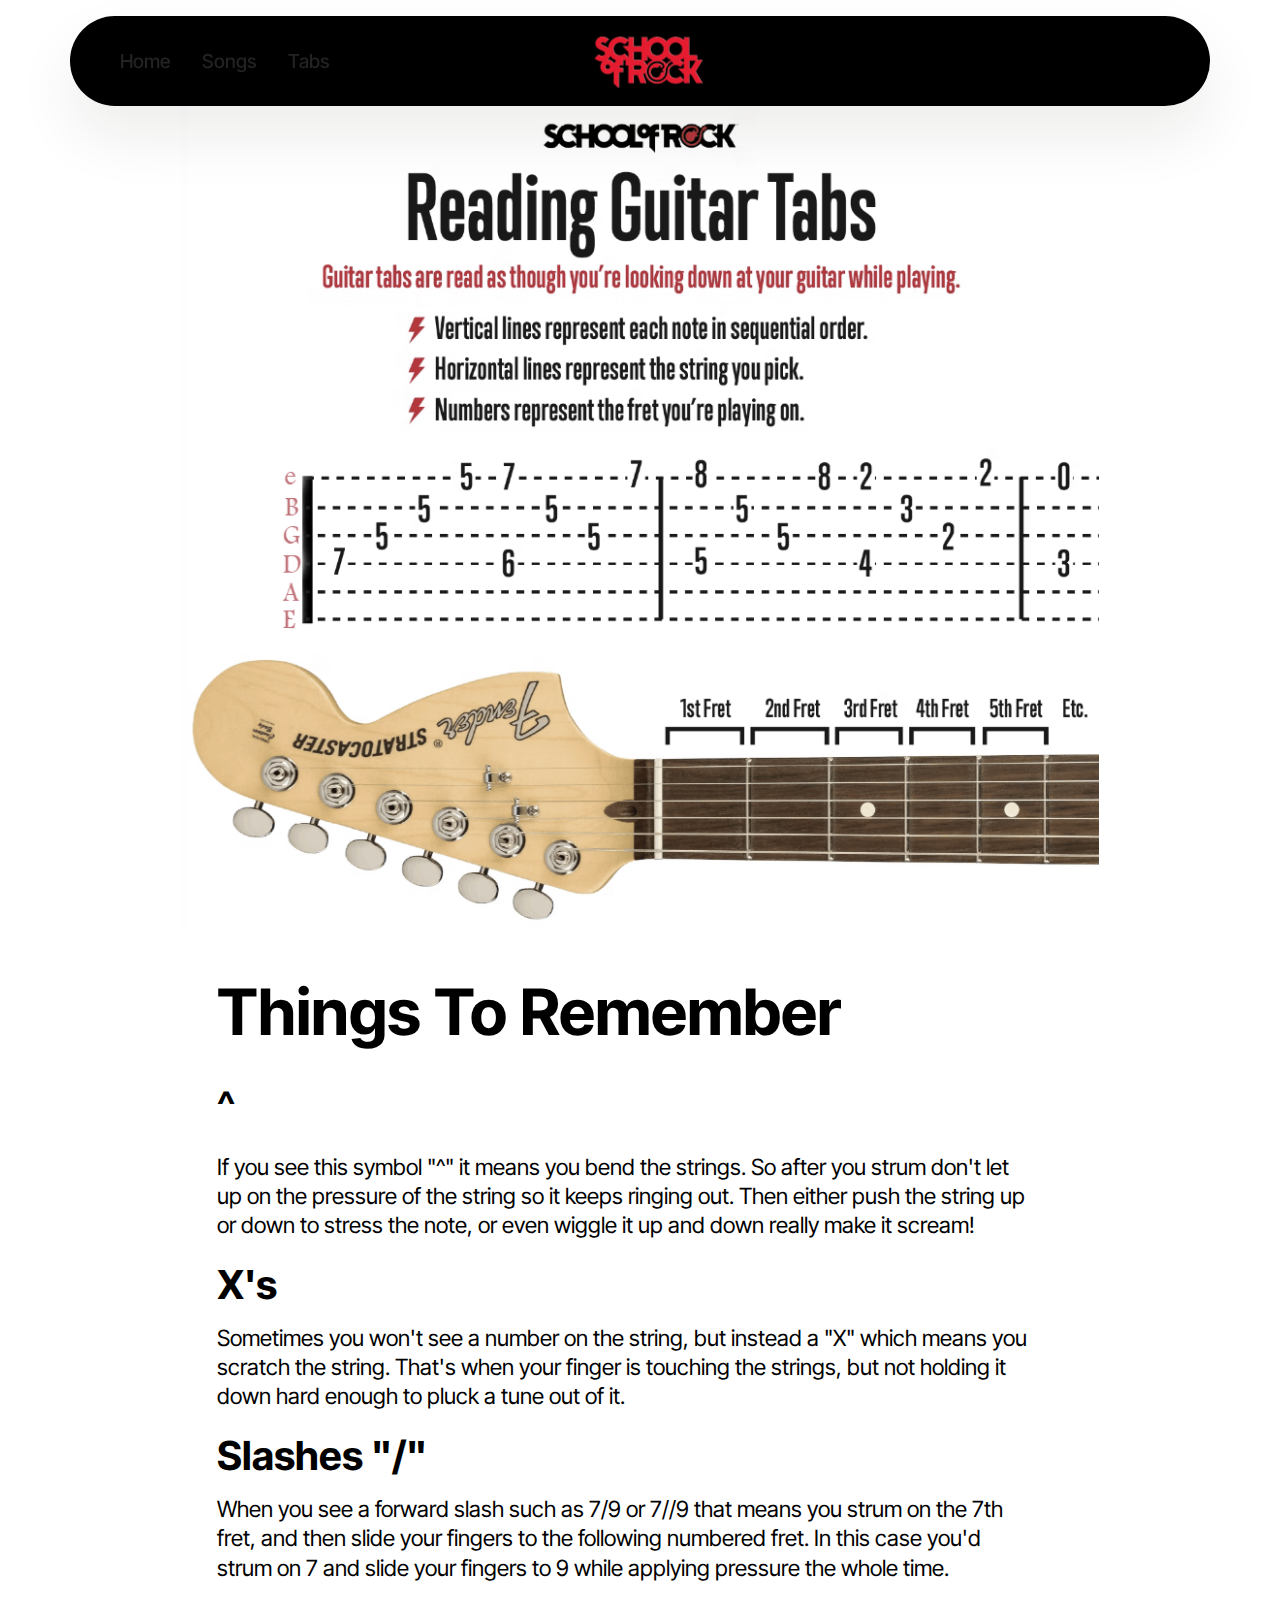
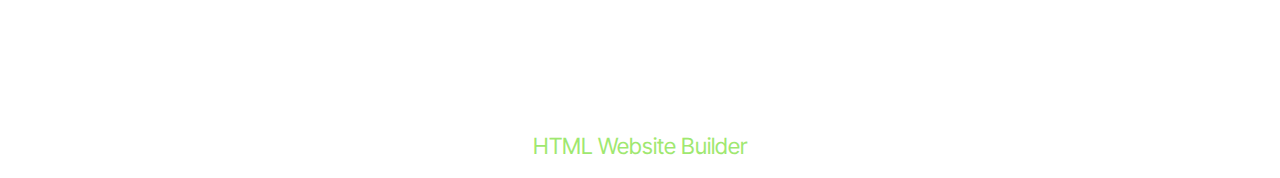
==== page1.html @ af3845e9 "Add files via upload" ====
<!DOCTYPE html>
<html  >
<head>
  <!-- Site made with Mobirise Website Builder v5.9.6, https://mobirise.com -->
  <meta charset="UTF-8">
  <meta http-equiv="X-UA-Compatible" content="IE=edge">
  <meta name="generator" content="Mobirise v5.9.6, mobirise.com">
  <meta name="viewport" content="width=device-width, initial-scale=1, minimum-scale=1">
  <link rel="shortcut icon" href="assets/images/download-222x106.png" type="image/x-icon">
  <meta name="description" content="">
  
  
  <title>Tabs</title>
  <link rel="stylesheet" href="assets/web/assets/mobirise-icons2/mobirise2.css">
  <link rel="stylesheet" href="assets/bootstrap/css/bootstrap.min.css">
  <link rel="stylesheet" href="assets/bootstrap/css/bootstrap-grid.min.css">
  <link rel="stylesheet" href="assets/bootstrap/css/bootstrap-reboot.min.css">
  <link rel="stylesheet" href="assets/dropdown/css/style.css">
  <link rel="stylesheet" href="assets/theme/css/style.css">
  <link rel="preload" href="https://fonts.googleapis.com/css2?family=Inter+Tight:wght@400;700&display=swap&display=swap" as="style" onload="this.onload=null;this.rel='stylesheet'">
  <noscript><link rel="stylesheet" href="https://fonts.googleapis.com/css2?family=Inter+Tight:wght@400;700&display=swap&display=swap"></noscript>
  <link rel="preload" as="style" href="assets/mobirise/css/mbr-additional.css"><link rel="stylesheet" href="assets/mobirise/css/mbr-additional.css" type="text/css">

  
  
  
</head>
<body>
  
  <section data-bs-version="5.1" class="menu menu4 cid-tXjTrS9z2e" once="menu" id="menu04-k">
	

	<nav class="navbar navbar-dropdown navbar-fixed-top navbar-expand-lg">
		<div class="container">
			<div class="navbar-brand">
				<span class="navbar-logo">
					<a href="https://mobiri.se">
						<img src="assets/images/download-222x106.png" alt="Mobirise Website Builder" style="height: 3.3rem;">
					</a>
				</span>
				
			</div>
			<button class="navbar-toggler" type="button" data-toggle="collapse" data-bs-toggle="collapse" data-target="#navbarSupportedContent" data-bs-target="#navbarSupportedContent" aria-controls="navbarNavAltMarkup" aria-expanded="false" aria-label="Toggle navigation">
				<div class="hamburger">
					<span></span>
					<span></span>
					<span></span>
					<span></span>
				</div>
			</button>
			<div class="collapse navbar-collapse" id="navbarSupportedContent">
				<ul class="navbar-nav nav-dropdown nav-right" data-app-modern-menu="true"><li class="nav-item">
						<a class="nav-link link text-black text-primary display-4" href="index.html">Home</a>
					</li>
					<li class="nav-item">
						<a class="nav-link link text-black show text-primary display-4" href="page3.html" aria-expanded="false">Songs</a>
					</li>
					<li class="nav-item">
						<a class="nav-link link text-black text-primary display-4" href="page1.html">Tabs</a>
					</li></ul>
				
				
			</div>
		</div>
	</nav>
</section>

<section data-bs-version="5.1" class="article8 cid-tXjOTJF8Co" data-bg-video="https://www.youtube.com/watch?v=IeLzo4yTzY8&amp;list=PLTDgOUcX23hbmAATluQUP3aZwSXQa01GJ&amp;index=38" id="article08-j">
  

  <div class="mbr-fallback-image disabled"></div>
  <div class="mbr-overlay" style="opacity: 0; background-color: rgb(255, 255, 255);"></div>
  <div class="container">
    <div class="row justify-content-center">
      <div class="card col-md-12 col-lg-10">
        <div class="card-wrapper">
          <div class="image-wrapper d-flex justify-content-center mb-4">
            <img src="assets/images/tabs-947x895.png" alt="Mobirise Website Builder">
          </div>
          <div class="card-content-text">
            <h3 class="card-title mbr-fonts-style mbr-white mt-3 mb-4 display-2">
            <strong>Things To Remember</strong></h3>
          <div class="row card-box align-left">
            <div class="item features-without-image col-12">
              <div class="item-wrapper">
                <h4 class="mbr-section-subtitle mbr-fonts-style mb-3 display-5">
                  <strong>^</strong></h4>
                <p class="mbr-text mbr-fonts-style display-7">
                  If you see this symbol "^" it means you bend the strings. So after you strum don't let up on the pressure of the string so it keeps ringing out. Then either push the string up or down to stress the note, or even wiggle it up and down really make it scream!</p>
              </div>
            </div>
            <div class="item features-without-image col-12">
              <div class="item-wrapper">
                <h4 class="mbr-section-subtitle mbr-fonts-style display-5">
                  <strong>X's</strong></h4>
                <p class="mbr-text mbr-fonts-style display-7">
                  Sometimes you won't see a number on the string, but instead a "X" which means you scratch the string. That's when your finger is touching the strings, but not holding it down hard enough to pluck a tune out of it.&nbsp;</p>
              </div>
            </div>
            <div class="item features-without-image col-12">
              <div class="item-wrapper">
                <h4 class="mbr-section-subtitle mbr-fonts-style display-5">
                  <strong>Slashes "/"</strong></h4>
                <p class="mbr-text mbr-fonts-style display-7">
                  When you see a forward slash such as 7/9 or 7//9 that means you strum on the 7th fret, and then slide your fingers to the following numbered fret. In this case you'd strum on 7 and slide your fingers to 9 while applying pressure the whole time.</p>
              </div>
            </div>

            
          </div>
          </div>
        </div>
      </div>
    </div>
  </div>
</section><section class="display-7" style="padding: 0;align-items: center;justify-content: center;flex-wrap: wrap;    align-content: center;display: flex;position: relative;height: 4rem;"><a href="https://mobiri.se/2551441" style="flex: 1 1;height: 4rem;position: absolute;width: 100%;z-index: 1;"><img alt="" style="height: 4rem;" src="[data-uri]"></a><p style="margin: 0;text-align: center;" class="display-7">&#8204;</p><a style="z-index:1" href="https://mobirise.com/html-builder.html">HTML Website Builder</a></section><script src="assets/bootstrap/js/bootstrap.bundle.min.js"></script>  <script src="assets/smoothscroll/smooth-scroll.js"></script>  <script src="assets/ytplayer/index.js"></script>  <script src="assets/vimeoplayer/player.js"></script>  <script src="assets/dropdown/js/navbar-dropdown.js"></script>  <script src="assets/theme/js/script.js"></script>  
  
  
</body>
</html>
---- assets/web/assets/mobirise-icons2/mobirise2.css ----
@font-face {
  font-family: 'Moririse2';
  font-display: swap;
  src:  url('mobirise2.eot?f2bix4');
  src:  url('mobirise2.eot?f2bix4#iefix') format('embedded-opentype'),
    url('mobirise2.ttf?f2bix4') format('truetype'),
    url('mobirise2.woff?f2bix4') format('woff'),
    url('mobirise2.svg?f2bix4#mobirise2') format('svg');
  font-weight: normal;
  font-style: normal;
}

[class^="mobi-"], [class*=" mobi-"] {
  /* use !important to prevent issues with browser extensions that change fonts */
  font-family: 'Moririse2' !important;
  speak: none;
  font-style: normal;
  font-weight: normal;
  font-variant: normal;
  text-transform: none;
  line-height: 1;

  /* Better Font Rendering =========== */
  -webkit-font-smoothing: antialiased;
  -moz-osx-font-smoothing: grayscale;
}

.mobi-mbri-add-submenu:before {
  content: "\e900";
}
.mobi-mbri-alert:before {
  content: "\e901";
}
.mobi-mbri-align-center:before {
  content: "\e902";
}
.mobi-mbri-align-justify:before {
  content: "\e903";
}
.mobi-mbri-align-left:before {
  content: "\e904";
}
.mobi-mbri-align-right:before {
  content: "\e905";
}
.mobi-mbri-android:before {
  content: "\e906";
}
.mobi-mbri-apple:before {
  content: "\e907";
}
.mobi-mbri-arrow-down:before {
  content: "\e908";
}
.mobi-mbri-arrow-next:before {
  content: "\e909";
}
.mobi-mbri-arrow-prev:before {
  content: "\e90a";
}
.mobi-mbri-arrow-up:before {
  content: "\e90b";
}
.mobi-mbri-bold:before {
  content: "\e90c";
}
.mobi-mbri-bookmark:before {
  content: "\e90d";
}
.mobi-mbri-bootstrap:before {
  content: "\e90e";
}
.mobi-mbri-briefcase:before {
  content: "\e90f";
}
.mobi-mbri-browse:before {
  content: "\e910";
}
.mobi-mbri-bulleted-list:before {
  content: "\e911";
}
.mobi-mbri-calendar:before {
  content: "\e912";
}
.mobi-mbri-camera:before {
  content: "\e913";
}
.mobi-mbri-cart-add:before {
  content: "\e914";
}
.mobi-mbri-cart-full:before {
  content: "\e915";
}
.mobi-mbri-cash:before {
  content: "\e916";
}
.mobi-mbri-change-style:before {
  content: "\e917";
}
.mobi-mbri-chat:before {
  content: "\e918";
}
.mobi-mbri-clock:before {
  content: "\e919";
}
.mobi-mbri-close:before {
  content: "\e91a";
}
.mobi-mbri-cloud:before {
  content: "\e91b";
}
.mobi-mbri-code:before {
  content: "\e91c";
}
.mobi-mbri-contact-form:before {
  content: "\e91d";
}
.mobi-mbri-credit-card:before {
  content: "\e91e";
}
.mobi-mbri-cursor-click:before {
  content: "\e91f";
}
.mobi-mbri-cust-feedback:before {
  content: "\e920";
}
.mobi-mbri-database:before {
  content: "\e921";
}
.mobi-mbri-delivery:before {
  content: "\e922";
}
.mobi-mbri-desktop:before {
  content: "\e923";
}
.mobi-mbri-devices:before {
  content: "\e924";
}
.mobi-mbri-down:before {
  content: "\e925";
}
.mobi-mbri-download-2:before {
  content: "\e926";
}
.mobi-mbri-download:before {
  content: "\e927";
}
.mobi-mbri-drag-n-drop-2:before {
  content: "\e928";
}
.mobi-mbri-drag-n-drop:before {
  content: "\e929";
}
.mobi-mbri-edit-2:before {
  content: "\e92a";
}
.mobi-mbri-edit:before {
  content: "\e92b";
}
.mobi-mbri-error:before {
  content: "\e92c";
}
.mobi-mbri-extension:before {
  content: "\e92d";
}
.mobi-mbri-features:before {
  content: "\e92e";
}
.mobi-mbri-file:before {
  content: "\e92f";
}
.mobi-mbri-flag:before {
  content: "\e930";
}
.mobi-mbri-folder:before {
  content: "\e931";
}
.mobi-mbri-gift:before {
  content: "\e932";
}
.mobi-mbri-github:before {
  content: "\e933";
}
.mobi-mbri-globe-2:before {
  content: "\e934";
}
.mobi-mbri-globe:before {
  content: "\e935";
}
.mobi-mbri-growing-chart:before {
  content: "\e936";
}
.mobi-mbri-hearth:before {
  content: "\e937";
}
.mobi-mbri-help:before {
  content: "\e938";
}
.mobi-mbri-home:before {
  content: "\e939";
}
.mobi-mbri-hot-cup:before {
  content: "\e93a";
}
.mobi-mbri-idea:before {
  content: "\e93b";
}
.mobi-mbri-image-gallery:before {
  content: "\e93c";
}
.mobi-mbri-image-slider:before {
  content: "\e93d";
}
.mobi-mbri-info:before {
  content: "\e93e";
}
.mobi-mbri-italic:before {
  content: "\e93f";
}
.mobi-mbri-key:before {
  content: "\e940";
}
.mobi-mbri-laptop:before {
  content: "\e941";
}
.mobi-mbri-layers:before {
  content: "\e942";
}
.mobi-mbri-left-right:before {
  content: "\e943";
}
.mobi-mbri-left:before {
  content: "\e944";
}
.mobi-mbri-letter:before {
  content: "\e945";
}
.mobi-mbri-like:before {
  content: "\e946";
}
.mobi-mbri-link:before {
  content: "\e947";
}
.mobi-mbri-lock:before {
  content: "\e948";
}
.mobi-mbri-login:before {
  content: "\e949";
}
.mobi-mbri-logout:before {
  content: "\e94a";
}
.mobi-mbri-magic-stick:before {
  content: "\e94b";
}
.mobi-mbri-map-pin:before {
  content: "\e94c";
}
.mobi-mbri-menu:before {
  content: "\e94d";
}
.mobi-mbri-mobile-2:before {
  content: "\e94e";
}
.mobi-mbri-mobile-horizontal:before {
  content: "\e94f";
}
.mobi-mbri-mobile:before {
  content: "\e950";
}
.mobi-mbri-mobirise:before {
  content: "\e951";
}
.mobi-mbri-more-horizontal:before {
  content: "\e952";
}
.mobi-mbri-more-vertical:before {
  content: "\e953";
}
.mobi-mbri-music:before {
  content: "\e954";
}
.mobi-mbri-new-file:before {
  content: "\e955";
}
.mobi-mbri-numbered-list:before {
  content: "\e956";
}
.mobi-mbri-opened-folder:before {
  content: "\e957";
}
.mobi-mbri-pages:before {
  content: "\e958";
}
.mobi-mbri-paper-plane:before {
  content: "\e959";
}
.mobi-mbri-paperclip:before {
  content: "\e95a";
}
.mobi-mbri-phone:before {
  content: "\e95b";
}
.mobi-mbri-photo:before {
  content: "\e95c";
}
.mobi-mbri-photos:before {
  content: "\e95d";
}
.mobi-mbri-pin:before {
  content: "\e95e";
}
.mobi-mbri-play:before {
  content: "\e95f";
}
.mobi-mbri-plus:before {
  content: "\e960";
}
.mobi-mbri-preview:before {
  content: "\e961";
}
.mobi-mbri-print:before {
  content: "\e962";
}
.mobi-mbri-protect:before {
  content: "\e963";
}
.mobi-mbri-question:before {
  content: "\e964";
}
.mobi-mbri-quote-left:before {
  content: "\e965";
}
.mobi-mbri-quote-right:before {
  content: "\e966";
}
.mobi-mbri-redo:before {
  content: "\e967";
}
.mobi-mbri-refresh:before {
  content: "\e968";
}
.mobi-mbri-responsive-2:before {
  content: "\e969";
}
.mobi-mbri-responsive:before {
  content: "\e96a";
}
.mobi-mbri-right:before {
  content: "\e96b";
}
.mobi-mbri-rocket:before {
  content: "\e96c";
}
.mobi-mbri-sad-face:before {
  content: "\e96d";
}
.mobi-mbri-sale:before {
  content: "\e96e";
}
.mobi-mbri-save:before {
  content: "\e96f";
}
.mobi-mbri-search:before {
  content: "\e970";
}
.mobi-mbri-setting-2:before {
  content: "\e971";
}
.mobi-mbri-setting-3:before {
  content: "\e972";
}
.mobi-mbri-setting:before {
  content: "\e973";
}
.mobi-mbri-share:before {
  content: "\e974";
}
.mobi-mbri-shopping-bag:before {
  content: "\e975";
}
.mobi-mbri-shopping-basket:before {
  content: "\e976";
}
.mobi-mbri-shopping-cart:before {
  content: "\e977";
}
.mobi-mbri-sites:before {
  content: "\e978";
}
.mobi-mbri-smile-face:before {
  content: "\e979";
}
.mobi-mbri-speed:before {
  content: "\e97a";
}
.mobi-mbri-star:before {
  content: "\e97b";
}
.mobi-mbri-success:before {
  content: "\e97c";
}
.mobi-mbri-sun:before {
  content: "\e97d";
}
.mobi-mbri-sun2:before {
  content: "\e97e";
}
.mobi-mbri-tablet-vertical:before {
  content: "\e97f";
}
.mobi-mbri-tablet:before {
  content: "\e980";
}
.mobi-mbri-target:before {
  content: "\e981";
}
.mobi-mbri-timer:before {
  content: "\e982";
}
.mobi-mbri-to-ftp:before {
  content: "\e983";
}
.mobi-mbri-to-local-drive:before {
  content: "\e984";
}
.mobi-mbri-touch-swipe:before {
  content: "\e985";
}
.mobi-mbri-touch:before {
  content: "\e986";
}
.mobi-mbri-trash:before {
  content: "\e987";
}
.mobi-mbri-underline:before {
  content: "\e988";
}
.mobi-mbri-undo:before {
  content: "\e989";
}
.mobi-mbri-unlink:before {
  content: "\e98a";
}
.mobi-mbri-unlock:before {
  content: "\e98b";
}
.mobi-mbri-up-down:before {
  content: "\e98c";
}
.mobi-mbri-up:before {
  content: "\e98d";
}
.mobi-mbri-update:before {
  content: "\e98e";
}
.mobi-mbri-upload-2:before {
  content: "\e98f";
}
.mobi-mbri-upload:before {
  content: "\e990";
}
.mobi-mbri-user-2:before {
  content: "\e991";
}
.mobi-mbri-user:before {
  content: "\e992";
}
.mobi-mbri-users:before {
  content: "\e993";
}
.mobi-mbri-video-play:before {
  content: "\e994";
}
.mobi-mbri-video:before {
  content: "\e995";
}
.mobi-mbri-watch:before {
  content: "\e996";
}
.mobi-mbri-website-theme-2:before {
  content: "\e997";
}
.mobi-mbri-website-theme:before {
  content: "\e998";
}
.mobi-mbri-wifi:before {
  content: "\e999";
}
.mobi-mbri-windows:before {
  content: "\e99a";
}
.mobi-mbri-zoom-in:before {
  content: "\e99b";
}
.mobi-mbri-zoom-out:before {
  content: "\e99c";
}
---- assets/dropdown/css/style.css ----
.navbar-dropdown {
  left: 0;
  padding: 0;
  position: absolute;
  right: 0;
  top: 0;
  transition: all 0.45s ease;
  z-index: 1030;
  background: #282828; }
  .navbar-dropdown .navbar-logo {
    margin-right: 0.8rem;
    transition: margin 0.3s ease-in-out;
    vertical-align: middle; }
    .navbar-dropdown .navbar-logo img {
      height: 3.125rem;
      transition: all 0.3s ease-in-out; }
    .navbar-dropdown .navbar-logo.mbr-iconfont {
      font-size: 3.125rem;
      line-height: 3.125rem; }
  .navbar-dropdown .navbar-caption {
    font-weight: 700;
    white-space: normal;
    vertical-align: -4px;
    line-height: 3.125rem !important; }
    .navbar-dropdown .navbar-caption, .navbar-dropdown .navbar-caption:hover {
      color: inherit;
      text-decoration: none; }
  .navbar-dropdown .mbr-iconfont + .navbar-caption {
    vertical-align: -1px; }
  .navbar-dropdown.navbar-fixed-top {
    position: fixed; }
  .navbar-dropdown .navbar-brand span {
    vertical-align: -4px; }
  .navbar-dropdown.bg-color.transparent {
    background: none; }
  .navbar-dropdown.navbar-short .navbar-brand {
    padding: 0.625rem 0; }
    .navbar-dropdown.navbar-short .navbar-brand span {
      vertical-align: -1px; }
  .navbar-dropdown.navbar-short .navbar-caption {
    line-height: 2.375rem !important;
    vertical-align: -2px; }
  .navbar-dropdown.navbar-short .navbar-logo {
    margin-right: 0.5rem; }
    .navbar-dropdown.navbar-short .navbar-logo img {
      height: 2.375rem; }
    .navbar-dropdown.navbar-short .navbar-logo.mbr-iconfont {
      font-size: 2.375rem;
      line-height: 2.375rem; }
  .navbar-dropdown.navbar-short .mbr-table-cell {
    height: 3.625rem; }
  .navbar-dropdown .navbar-close {
    left: 0.6875rem;
    position: fixed;
    top: 0.75rem;
    z-index: 1000; }
  .navbar-dropdown .hamburger-icon {
    content: "";
    display: inline-block;
    vertical-align: middle;
    width: 16px;
    -webkit-box-shadow: 0 -6px 0 1px #282828,0 0 0 1px #282828,0 6px 0 1px #282828;
    -moz-box-shadow: 0 -6px 0 1px #282828,0 0 0 1px #282828,0 6px 0 1px #282828;
    box-shadow: 0 -6px 0 1px #282828,0 0 0 1px #282828,0 6px 0 1px #282828; }

.dropdown-menu .dropdown-toggle[data-toggle="dropdown-submenu"]::after {
  border-bottom: 0.35em solid transparent;
  border-left: 0.35em solid;
  border-right: 0;
  border-top: 0.35em solid transparent;
  margin-left: 0.3rem; }

.dropdown-menu .dropdown-item:focus {
  outline: 0; }

.nav-dropdown {
  font-size: 0.75rem;
  font-weight: 500;
  height: auto !important; }
  .nav-dropdown .nav-btn {
    padding-left: 1rem; }
  .nav-dropdown .link {
    margin: .667em 1.667em;
    font-weight: 500;
    padding: 0;
    transition: color .2s ease-in-out; }
    .nav-dropdown .link.dropdown-toggle {
      margin-right: 2.583em; }
      .nav-dropdown .link.dropdown-toggle::after {
        margin-left: .25rem;
        border-top: 0.35em solid;
        border-right: 0.35em solid transparent;
        border-left: 0.35em solid transparent;
        border-bottom: 0; }
      .nav-dropdown .link.dropdown-toggle[aria-expanded="true"] {
        margin: 0;
        padding: 0.667em 3.263em  0.667em 1.667em; }
  .nav-dropdown .link::after,
  .nav-dropdown .dropdown-item::after {
    color: inherit; }
  .nav-dropdown .btn {
    font-size: 0.75rem;
    font-weight: 700;
    letter-spacing: 0;
    margin-bottom: 0;
    padding-left: 1.25rem;
    padding-right: 1.25rem; }
  .nav-dropdown .dropdown-menu {
    border-radius: 0;
    border: 0;
    left: 0;
    margin: 0;
    padding-bottom: 1.25rem;
    padding-top: 1.25rem;
    position: relative; }
  .nav-dropdown .dropdown-submenu {
    margin-left: 0.125rem;
    top: 0; }
  .nav-dropdown .dropdown-item {
    font-weight: 500;
    line-height: 2;
    padding: 0.3846em 4.615em 0.3846em 1.5385em;
    position: relative;
    transition: color .2s ease-in-out, background-color .2s ease-in-out; }
    .nav-dropdown .dropdown-item::after {
      margin-top: -0.3077em;
      position: absolute;
      right: 1.1538em;
      top: 50%; }
    .nav-dropdown .dropdown-item:focus, .nav-dropdown .dropdown-item:hover {
      background: none; }

@media (max-width: 767px) {
  .nav-dropdown.navbar-toggleable-sm {
    bottom: 0;
    display: none;
    left: 0;
    overflow-x: hidden;
    position: fixed;
    top: 0;
    transform: translateX(-100%);
    -ms-transform: translateX(-100%);
    -webkit-transform: translateX(-100%);
    width: 18.75rem;
    z-index: 999; } }
.nav-dropdown.navbar-toggleable-xl {
  bottom: 0;
  display: none;
  left: 0;
  overflow-x: hidden;
  position: fixed;
  top: 0;
  transform: translateX(-100%);
  -ms-transform: translateX(-100%);
  -webkit-transform: translateX(-100%);
  width: 18.75rem;
  z-index: 999; }

.nav-dropdown-sm {
  display: block !important;
  overflow-x: hidden;
  overflow: auto;
  padding-top: 3.875rem; }
  .nav-dropdown-sm::after {
    content: "";
    display: block;
    height: 3rem;
    width: 100%; }
  .nav-dropdown-sm.collapse.in ~ .navbar-close {
    display: block !important; }
  .nav-dropdown-sm.collapsing, .nav-dropdown-sm.collapse.in {
    transform: translateX(0);
    -ms-transform: translateX(0);
    -webkit-transform: translateX(0);
    transition: all 0.25s ease-out;
    -webkit-transition: all 0.25s ease-out;
    background: #282828; }
  .nav-dropdown-sm.collapsing[aria-expanded="false"] {
    transform: translateX(-100%);
    -ms-transform: translateX(-100%);
    -webkit-transform: translateX(-100%); }
  .nav-dropdown-sm .nav-item {
    display: block;
    margin-left: 0 !important;
    padding-left: 0; }
  .nav-dropdown-sm .link,
  .nav-dropdown-sm .dropdown-item {
    border-top: 1px dotted rgba(255, 255, 255, 0.1);
    font-size: 0.8125rem;
    line-height: 1.6;
    margin: 0 !important;
    padding: 0.875rem 2.4rem 0.875rem 1.5625rem !important;
    position: relative;
    white-space: normal; }
    .nav-dropdown-sm .link:focus, .nav-dropdown-sm .link:hover,
    .nav-dropdown-sm .dropdown-item:focus,
    .nav-dropdown-sm .dropdown-item:hover {
      background: rgba(0, 0, 0, 0.2) !important;
      color: #c0a375; }
  .nav-dropdown-sm .nav-btn {
    position: relative;
    padding: 1.5625rem 1.5625rem 0 1.5625rem; }
    .nav-dropdown-sm .nav-btn::before {
      border-top: 1px dotted rgba(255, 255, 255, 0.1);
      content: "";
      left: 0;
      position: absolute;
      top: 0;
      width: 100%; }
    .nav-dropdown-sm .nav-btn + .nav-btn {
      padding-top: 0.625rem; }
      .nav-dropdown-sm .nav-btn + .nav-btn::before {
        display: none; }
  .nav-dropdown-sm .btn {
    padding: 0.625rem 0; }
  .nav-dropdown-sm .dropdown-toggle[data-toggle="dropdown-submenu"]::after {
    margin-left: .25rem;
    border-top: 0.35em solid;
    border-right: 0.35em solid transparent;
    border-left: 0.35em solid transparent;
    border-bottom: 0; }
  .nav-dropdown-sm .dropdown-toggle[data-toggle="dropdown-submenu"][aria-expanded="true"]::after {
    border-top: 0;
    border-right: 0.35em solid transparent;
    border-left: 0.35em solid transparent;
    border-bottom: 0.35em solid; }
  .nav-dropdown-sm .dropdown-menu {
    margin: 0;
    padding: 0;
    position: relative;
    top: 0;
    left: 0;
    width: 100%;
    border: 0;
    float: none;
    border-radius: 0;
    background: none; }
  .nav-dropdown-sm .dropdown-submenu {
    left: 100%;
    margin-left: 0.125rem;
    margin-top: -1.25rem;
    top: 0; }

.navbar-toggleable-sm .nav-dropdown .dropdown-menu {
  position: absolute; }

.navbar-toggleable-sm .nav-dropdown .dropdown-submenu {
  left: 100%;
  margin-left: 0.125rem;
  margin-top: -1.25rem;
  top: 0; }

.navbar-toggleable-sm.opened .nav-dropdown .dropdown-menu {
  position: relative; }

.navbar-toggleable-sm.opened .nav-dropdown .dropdown-submenu {
  left: 0;
  margin-left: 00rem;
  margin-top: 0rem;
  top: 0; }

.is-builder .nav-dropdown.collapsing {
  transition: none !important; }
---- assets/theme/css/style.css ----
@charset "UTF-8";
section {
  background-color: #ffffff;
}

body {
  font-style: normal;
  line-height: 1.5;
  font-weight: 400;
  color: #232323;
  position: relative;
}

button {
  background-color: transparent;
  border-color: transparent;
}

.embla__button,
.carousel-control {
  background-color: #edefea !important;
  opacity: 0.8 !important;
  color: #464845 !important;
  border-color: #edefea !important;
}

.carousel .close,
.modalWindow .close {
  background-color: #edefea !important;
  color: #464845 !important;
  border-color: #edefea !important;
  opacity: 0.8 !important;
}

.carousel .close:hover,
.modalWindow .close:hover {
  opacity: 1 !important;
}

.carousel-indicators li {
  background-color: #edefea !important;
  border: 2px solid #464845 !important;
}

.carousel-indicators li:hover,
.carousel-indicators li:active {
  opacity: 0.8 !important;
}

.embla__button:hover,
.carousel-control:hover {
  background-color: #edefea !important;
  opacity: 1 !important;
}

.modalWindow-video-container {
  height: 80%;
}

section,
.container,
.container-fluid {
  position: relative;
  word-wrap: break-word;
}

a.mbr-iconfont:hover {
  text-decoration: none;
}

.article .lead p,
.article .lead ul,
.article .lead ol,
.article .lead pre,
.article .lead blockquote {
  margin-bottom: 0;
}

a {
  font-style: normal;
  font-weight: 400;
  cursor: pointer;
}
a, a:hover {
  text-decoration: none;
}

.mbr-section-title {
  font-style: normal;
  line-height: 1.3;
}

.mbr-section-subtitle {
  line-height: 1.3;
}

.mbr-text {
  font-style: normal;
  line-height: 1.7;
}

h1,
h2,
h3,
h4,
h5,
h6,
.display-1,
.display-2,
.display-4,
.display-5,
.display-7,
span,
p,
a {
  line-height: 1;
  word-break: break-word;
  word-wrap: break-word;
  font-weight: 400;
}

b,
strong {
  font-weight: bold;
}

input:-webkit-autofill, input:-webkit-autofill:hover, input:-webkit-autofill:focus, input:-webkit-autofill:active {
  transition-delay: 9999s;
  -webkit-transition-property: background-color, color;
  transition-property: background-color, color;
}

textarea[type=hidden] {
  display: none;
}

section {
  background-position: 50% 50%;
  background-repeat: no-repeat;
  background-size: cover;
}
section .mbr-background-video,
section .mbr-background-video-preview {
  position: absolute;
  bottom: 0;
  left: 0;
  right: 0;
  top: 0;
}

.hidden {
  visibility: hidden;
}

.mbr-z-index20 {
  z-index: 20;
}

/*! Base colors */
.mbr-white {
  color: #ffffff;
}

.mbr-black {
  color: #111111;
}

.mbr-bg-white {
  background-color: #ffffff;
}

.mbr-bg-black {
  background-color: #000000;
}

/*! Text-aligns */
.align-left {
  text-align: left;
}

.align-center {
  text-align: center;
}

.align-right {
  text-align: right;
}

/*! Font-weight  */
.mbr-light {
  font-weight: 300;
}

.mbr-regular {
  font-weight: 400;
}

.mbr-semibold {
  font-weight: 500;
}

.mbr-bold {
  font-weight: 700;
}

/*! Media  */
.media-content {
  flex-basis: 100%;
}

.media-container-row {
  display: flex;
  flex-direction: row;
  flex-wrap: wrap;
  justify-content: center;
  align-content: center;
  align-items: start;
}
.media-container-row .media-size-item {
  width: 400px;
}

.media-container-column {
  display: flex;
  flex-direction: column;
  flex-wrap: wrap;
  justify-content: center;
  align-content: center;
  align-items: stretch;
}
.media-container-column > * {
  width: 100%;
}

@media (min-width: 992px) {
  .media-container-row {
    flex-wrap: nowrap;
  }
}
figure {
  margin-bottom: 0;
  overflow: hidden;
}

figure[mbr-media-size] {
  transition: width 0.1s;
}

img,
iframe {
  display: block;
  width: 100%;
}

.card {
  background-color: transparent;
  border: none;
}

.card-box {
  width: 100%;
}

.card-img {
  text-align: center;
  flex-shrink: 0;
  -webkit-flex-shrink: 0;
}

.media {
  max-width: 100%;
  margin: 0 auto;
}

.mbr-figure {
  align-self: center;
}

.media-container > div {
  max-width: 100%;
}

.mbr-figure img,
.card-img img {
  width: 100%;
}

@media (max-width: 991px) {
  .media-size-item {
    width: auto !important;
  }
  .media {
    width: auto;
  }
  .mbr-figure {
    width: 100% !important;
  }
}
/*! Buttons */
.mbr-section-btn {
  margin-left: -0.6rem;
  margin-right: -0.6rem;
  font-size: 0;
}

.btn {
  font-weight: 600;
  border-width: 1px;
  font-style: normal;
  margin: 0.6rem 0.6rem;
  white-space: normal;
  transition: all 0.2s ease-in-out;
  display: inline-flex;
  align-items: center;
  justify-content: center;
  word-break: break-word;
}

.btn-sm {
  font-weight: 600;
  letter-spacing: 0px;
  transition: all 0.3s ease-in-out;
}

.btn-md {
  font-weight: 600;
  letter-spacing: 0px;
  transition: all 0.3s ease-in-out;
}

.btn-lg {
  font-weight: 600;
  letter-spacing: 0px;
  transition: all 0.3s ease-in-out;
}

.btn-form {
  margin: 0;
}
.btn-form:hover {
  cursor: pointer;
}

nav .mbr-section-btn {
  margin-left: 0rem;
  margin-right: 0rem;
}

/*! Btn icon margin */
.btn .mbr-iconfont,
.btn.btn-sm .mbr-iconfont {
  order: 1;
  cursor: pointer;
  margin-left: 0.5rem;
  vertical-align: sub;
}

.btn.btn-md .mbr-iconfont,
.btn.btn-md .mbr-iconfont {
  margin-left: 0.8rem;
}

.mbr-regular {
  font-weight: 400;
}

.mbr-semibold {
  font-weight: 500;
}

.mbr-bold {
  font-weight: 700;
}

[type=submit] {
  -webkit-appearance: none;
}

/*! Full-screen */
.mbr-fullscreen .mbr-overlay {
  min-height: 100vh;
}

.mbr-fullscreen {
  display: flex;
  display: -moz-flex;
  display: -ms-flex;
  display: -o-flex;
  align-items: center;
  min-height: 100vh;
  padding-top: 3rem;
  padding-bottom: 3rem;
}

/*! Map */
.map {
  height: 25rem;
  position: relative;
}
.map iframe {
  width: 100%;
  height: 100%;
}

/*! Scroll to top arrow */
.mbr-arrow-up {
  bottom: 25px;
  right: 90px;
  position: fixed;
  text-align: right;
  z-index: 5000;
  color: #ffffff;
  font-size: 22px;
}

.mbr-arrow-up a {
  background: rgba(0, 0, 0, 0.2);
  border-radius: 50%;
  color: #fff;
  display: inline-block;
  height: 60px;
  width: 60px;
  border: 2px solid #fff;
  outline-style: none !important;
  position: relative;
  text-decoration: none;
  transition: all 0.3s ease-in-out;
  cursor: pointer;
  text-align: center;
}
.mbr-arrow-up a:hover {
  background-color: rgba(0, 0, 0, 0.4);
}
.mbr-arrow-up a i {
  line-height: 60px;
}

.mbr-arrow-up-icon {
  display: block;
  color: #fff;
}

.mbr-arrow-up-icon::before {
  content: "›";
  display: inline-block;
  font-family: serif;
  font-size: 22px;
  line-height: 1;
  font-style: normal;
  position: relative;
  top: 6px;
  left: -4px;
  transform: rotate(-90deg);
}

/*! Arrow Down */
.mbr-arrow {
  position: absolute;
  bottom: 45px;
  left: 50%;
  width: 60px;
  height: 60px;
  cursor: pointer;
  background-color: rgba(80, 80, 80, 0.5);
  border-radius: 50%;
  transform: translateX(-50%);
}
@media (max-width: 767px) {
  .mbr-arrow {
    display: none;
  }
}
.mbr-arrow > a {
  display: inline-block;
  text-decoration: none;
  outline-style: none;
  animation: arrowdown 1.7s ease-in-out infinite;
  color: #ffffff;
}
.mbr-arrow > a > i {
  position: absolute;
  top: -2px;
  left: 15px;
  font-size: 2rem;
}

#scrollToTop a i::before {
  content: "";
  position: absolute;
  display: block;
  border-bottom: 2.5px solid #fff;
  border-left: 2.5px solid #fff;
  width: 27.8%;
  height: 27.8%;
  left: 50%;
  top: 51%;
  transform: translateY(-30%) translateX(-50%) rotate(135deg);
}

@keyframes arrowdown {
  0% {
    transform: translateY(0px);
  }
  50% {
    transform: translateY(-5px);
  }
  100% {
    transform: translateY(0px);
  }
}
@media (max-width: 500px) {
  .mbr-arrow-up {
    left: 0;
    right: 0;
    text-align: center;
  }
}
/*Gradients animation*/
@keyframes gradient-animation {
  from {
    background-position: 0% 100%;
    animation-timing-function: ease-in-out;
  }
  to {
    background-position: 100% 0%;
    animation-timing-function: ease-in-out;
  }
}
.bg-gradient {
  background-size: 200% 200%;
  animation: gradient-animation 5s infinite alternate;
  -webkit-animation: gradient-animation 5s infinite alternate;
}

.menu .navbar-brand {
  display: -webkit-flex;
}
.menu .navbar-brand span {
  display: flex;
  display: -webkit-flex;
}
.menu .navbar-brand .navbar-caption-wrap {
  display: -webkit-flex;
}
.menu .navbar-brand .navbar-logo img {
  display: -webkit-flex;
  width: auto;
}
@media (min-width: 768px) and (max-width: 991px) {
  .menu .navbar-toggleable-sm .navbar-nav {
    display: -ms-flexbox;
  }
}
@media (max-width: 991px) {
  .menu .navbar-collapse {
    max-height: 93.5vh;
  }
  .menu .navbar-collapse.show {
    overflow: auto;
  }
}
@media (min-width: 992px) {
  .menu .navbar-nav.nav-dropdown {
    display: -webkit-flex;
  }
  .menu .navbar-toggleable-sm .navbar-collapse {
    display: -webkit-flex !important;
  }
  .menu .collapsed .navbar-collapse {
    max-height: 93.5vh;
  }
  .menu .collapsed .navbar-collapse.show {
    overflow: auto;
  }
}
@media (max-width: 767px) {
  .menu .navbar-collapse {
    max-height: 80vh;
  }
}

.nav-link .mbr-iconfont {
  margin-right: 0.5rem;
}

.navbar {
  display: -webkit-flex;
  -webkit-flex-wrap: wrap;
  -webkit-align-items: center;
  -webkit-justify-content: space-between;
}

.navbar-collapse {
  -webkit-flex-basis: 100%;
  -webkit-flex-grow: 1;
  -webkit-align-items: center;
}

.nav-dropdown .link {
  padding: 0.667em 1.667em !important;
  margin: 0 !important;
}

.nav {
  display: -webkit-flex;
  -webkit-flex-wrap: wrap;
}

.row {
  display: -webkit-flex;
  -webkit-flex-wrap: wrap;
}

.justify-content-center {
  -webkit-justify-content: center;
}

.form-inline {
  display: -webkit-flex;
}

.card-wrapper {
  -webkit-flex: 1;
}

.carousel-control {
  z-index: 10;
  display: -webkit-flex;
}

.carousel-controls {
  display: -webkit-flex;
}

.media {
  display: -webkit-flex;
}

.form-group:focus {
  outline: none;
}

.jq-selectbox__select {
  padding: 7px 0;
  position: relative;
}

.jq-selectbox__dropdown {
  overflow: hidden;
  border-radius: 10px;
  position: absolute;
  top: 100%;
  left: 0 !important;
  width: 100% !important;
}

.jq-selectbox__trigger-arrow {
  right: 0;
  transform: translateY(-50%);
}

.jq-selectbox li {
  padding: 1.07em 0.5em;
}

input[type=range] {
  padding-left: 0 !important;
  padding-right: 0 !important;
}

.modal-dialog,
.modal-content {
  height: 100%;
}

.modal-dialog .carousel-inner {
  height: calc(100vh - 1.75rem);
}
@media (max-width: 575px) {
  .modal-dialog .carousel-inner {
    height: calc(100vh - 1rem);
  }
}

.carousel-item {
  text-align: center;
}

.carousel-item img {
  margin: auto;
}

.navbar-toggler {
  align-self: flex-start;
  padding: 0.25rem 0.75rem;
  font-size: 1.25rem;
  line-height: 1;
  background: transparent;
  border: 1px solid transparent;
  border-radius: 0.25rem;
}

.navbar-toggler:focus,
.navbar-toggler:hover {
  text-decoration: none;
  box-shadow: none;
}

.navbar-toggler-icon {
  display: inline-block;
  width: 1.5em;
  height: 1.5em;
  vertical-align: middle;
  content: "";
  background: no-repeat center center;
  background-size: 100% 100%;
}

.navbar-toggler-left {
  position: absolute;
  left: 1rem;
}

.navbar-toggler-right {
  position: absolute;
  right: 1rem;
}

.card-img {
  width: auto;
}

.menu .navbar.collapsed:not(.beta-menu) {
  flex-direction: column;
}

.carousel-item.active,
.carousel-item-next,
.carousel-item-prev {
  display: flex;
}

.note-air-layout .dropup .dropdown-menu,
.note-air-layout .navbar-fixed-bottom .dropdown .dropdown-menu {
  bottom: initial !important;
}

html,
body {
  height: auto;
  min-height: 100vh;
}

.dropup .dropdown-toggle::after {
  display: none;
}

.form-asterisk {
  font-family: initial;
  position: absolute;
  top: -2px;
  font-weight: normal;
}

.form-control-label {
  position: relative;
  cursor: pointer;
  margin-bottom: 0.357em;
  padding: 0;
}

.alert {
  color: #ffffff;
  border-radius: 0;
  border: 0;
  font-size: 1.1rem;
  line-height: 1.5;
  margin-bottom: 1.875rem;
  padding: 1.25rem;
  position: relative;
  text-align: center;
}
.alert.alert-form::after {
  background-color: inherit;
  bottom: -7px;
  content: "";
  display: block;
  height: 14px;
  left: 50%;
  margin-left: -7px;
  position: absolute;
  transform: rotate(45deg);
  width: 14px;
}

.form-control {
  background-color: #ffffff;
  background-clip: border-box;
  color: #232323;
  line-height: 1rem !important;
  height: auto;
  padding: 1.2rem 2rem;
  transition: border-color 0.25s ease 0s;
  border: 1px solid transparent !important;
  border-radius: 4px;
  box-shadow: rgba(0, 0, 0, 0.07) 0px 1px 1px 0px, rgba(0, 0, 0, 0.07) 0px 1px 3px 0px, rgba(0, 0, 0, 0.03) 0px 0px 0px 1px;
}
.form-active .form-control:invalid {
  border-color: red;
}

.row > * {
  padding-right: 1rem;
  padding-left: 1rem;
}

form .row {
  margin-left: -0.6rem;
  margin-right: -0.6rem;
}
form .row [class*=col] {
  padding-left: 0.6rem;
  padding-right: 0.6rem;
}

form .mbr-section-btn {
  padding-left: 0.6rem;
  padding-right: 0.6rem;
}

form .form-check-input {
  margin-top: 0.5;
}

textarea.form-control {
  line-height: 1.5rem !important;
}

.form-group {
  margin-bottom: 1.2rem;
}

.form-control,
form .btn {
  min-height: 48px;
}

.gdpr-block label span.textGDPR input[name=gdpr] {
  top: 7px;
}

.form-control:focus {
  box-shadow: none;
}

:focus {
  outline: none;
}

.mbr-overlay {
  background-color: #000;
  bottom: 0;
  left: 0;
  opacity: 0.5;
  position: absolute;
  right: 0;
  top: 0;
  z-index: 0;
  pointer-events: none;
}

blockquote {
  font-style: italic;
  padding: 3rem;
  font-size: 1.09rem;
  position: relative;
  border-left: 3px solid;
}

ul,
ol,
pre,
blockquote {
  margin-bottom: 2.3125rem;
}

.mt-4 {
  margin-top: 2rem !important;
}

.mb-4 {
  margin-bottom: 2rem !important;
}

.container,
.container-fluid {
  padding-left: 16px;
  padding-right: 16px;
}

.row {
  margin-left: -16px;
  margin-right: -16px;
}
.row > [class*=col] {
  padding-left: 16px;
  padding-right: 16px;
}

@media (min-width: 992px) {
  .container-fluid {
    padding-left: 32px;
    padding-right: 32px;
  }
}
@media (max-width: 991px) {
  .mbr-container {
    padding-left: 16px;
    padding-right: 16px;
  }
}
.app-video-wrapper > img {
  opacity: 1;
}

.app-video-wrapper {
  background: transparent;
}

.item {
  position: relative;
}

.dropdown-menu .dropdown-menu {
  left: 100%;
}

.dropdown-item + .dropdown-menu {
  display: none;
}

.dropdown-item:hover + .dropdown-menu,
.dropdown-menu:hover {
  display: block;
}

@media (min-aspect-ratio: 16/9) {
  .mbr-video-foreground {
    height: 300% !important;
    top: -100% !important;
  }
}
@media (max-aspect-ratio: 16/9) {
  .mbr-video-foreground {
    width: 300% !important;
    left: -100% !important;
  }
}.engine {
	position: absolute;
	text-indent: -2400px;
	text-align: center;
	padding: 0;
	top: 0;
	left: -2400px;
}
---- assets/mobirise/css/mbr-additional.css ----
.btn {
  border-width: 2px;
}
img,
.card-wrap,
.card-wrapper,
.video-wrapper,
.mbr-figure iframe,
.google-map iframe,
.slide-content,
.plan,
.card,
.item-wrapper {
  border-radius: 2rem !important;
}
.video-wrapper {
  overflow: hidden;
}
body {
  font-family: Inter Tight;
}
.display-1 {
  font-family: 'Inter Tight', sans-serif;
  font-size: 5rem;
  line-height: 1;
}
.display-1 > .mbr-iconfont {
  font-size: 6.25rem;
}
.display-2 {
  font-family: 'Inter Tight', sans-serif;
  font-size: 4rem;
  line-height: 1;
}
.display-2 > .mbr-iconfont {
  font-size: 5rem;
}
.display-4 {
  font-family: 'Inter Tight', sans-serif;
  font-size: 1.2rem;
  line-height: 1.5;
}
.display-4 > .mbr-iconfont {
  font-size: 1.5rem;
}
.display-5 {
  font-family: 'Inter Tight', sans-serif;
  font-size: 2.5rem;
  line-height: 1.5;
}
.display-5 > .mbr-iconfont {
  font-size: 3.125rem;
}
.display-7 {
  font-family: 'Inter Tight', sans-serif;
  font-size: 1.4rem;
  line-height: 1.3;
}
.display-7 > .mbr-iconfont {
  font-size: 1.75rem;
}
/* ---- Fluid typography for mobile devices ---- */
/* 1.4 - font scale ratio ( bootstrap == 1.42857 ) */
/* 100vw - current viewport width */
/* (48 - 20)  48 == 48rem == 768px, 20 == 20rem == 320px(minimal supported viewport) */
/* 0.65 - min scale variable, may vary */
@media (max-width: 992px) {
  .display-1 {
    font-size: 4rem;
  }
}
@media (max-width: 768px) {
  .display-1 {
    font-size: 3.5rem;
    font-size: calc( 2.4rem + (5 - 2.4) * ((100vw - 20rem) / (48 - 20)));
    line-height: calc( 1.1 * (2.4rem + (5 - 2.4) * ((100vw - 20rem) / (48 - 20))));
  }
  .display-2 {
    font-size: 3.2rem;
    font-size: calc( 2.05rem + (4 - 2.05) * ((100vw - 20rem) / (48 - 20)));
    line-height: calc( 1.3 * (2.05rem + (4 - 2.05) * ((100vw - 20rem) / (48 - 20))));
  }
  .display-4 {
    font-size: 0.96rem;
    font-size: calc( 1.07rem + (1.2 - 1.07) * ((100vw - 20rem) / (48 - 20)));
    line-height: calc( 1.4 * (1.07rem + (1.2 - 1.07) * ((100vw - 20rem) / (48 - 20))));
  }
  .display-5 {
    font-size: 2rem;
    font-size: calc( 1.525rem + (2.5 - 1.525) * ((100vw - 20rem) / (48 - 20)));
    line-height: calc( 1.4 * (1.525rem + (2.5 - 1.525) * ((100vw - 20rem) / (48 - 20))));
  }
  .display-7 {
    font-size: 1.12rem;
    font-size: calc( 1.14rem + (1.4 - 1.14) * ((100vw - 20rem) / (48 - 20)));
    line-height: calc( 1.4 * (1.14rem + (1.4 - 1.14) * ((100vw - 20rem) / (48 - 20))));
  }
}
/* Buttons */
.btn {
  padding: 1.25rem 2rem;
  border-radius: 4px;
}
@media (max-width: 767px) {
  .btn {
    padding: 0.75rem 1.5rem;
  }
}
.btn-sm {
  padding: 0.6rem 1.2rem;
  border-radius: 4px;
}
.btn-md {
  padding: 0.6rem 1.2rem;
  border-radius: 4px;
}
.btn-lg {
  padding: 1.25rem 2rem;
  border-radius: 4px;
}
.bg-primary {
  background-color: #9fe870 !important;
}
.bg-success {
  background-color: #3a341c !important;
}
.bg-info {
  background-color: #320707 !important;
}
.bg-warning {
  background-color: #a0e2e1 !important;
}
.bg-danger {
  background-color: #f92c50 !important;
}
.btn-primary,
.btn-primary:active {
  background-color: #9fe870 !important;
  border-color: #9fe870 !important;
  color: #264d0c !important;
  box-shadow: none;
}
.btn-primary:hover,
.btn-primary:focus,
.btn-primary.focus,
.btn-primary.active {
  color: inherit;
  background-color: #bcef9c !important;
  border-color: #bcef9c !important;
  box-shadow: none;
}
.btn-primary.disabled,
.btn-primary:disabled {
  color: #264d0c !important;
  background-color: #bcef9c !important;
  border-color: #bcef9c !important;
}
.btn-secondary,
.btn-secondary:active {
  background-color: #ffd7ef !important;
  border-color: #ffd7ef !important;
  color: #d70081 !important;
  box-shadow: none;
}
.btn-secondary:hover,
.btn-secondary:focus,
.btn-secondary.focus,
.btn-secondary.active {
  color: inherit;
  background-color: #ffffff !important;
  border-color: #ffffff !important;
  box-shadow: none;
}
.btn-secondary.disabled,
.btn-secondary:disabled {
  color: #d70081 !important;
  background-color: #ffffff !important;
  border-color: #ffffff !important;
}
.btn-info,
.btn-info:active {
  background-color: #320707 !important;
  border-color: #320707 !important;
  color: #ffffff !important;
  box-shadow: none;
}
.btn-info:hover,
.btn-info:focus,
.btn-info.focus,
.btn-info.active {
  color: inherit;
  background-color: #5f0d0d !important;
  border-color: #5f0d0d !important;
  box-shadow: none;
}
.btn-info.disabled,
.btn-info:disabled {
  color: #ffffff !important;
  background-color: #5f0d0d !important;
  border-color: #5f0d0d !important;
}
.btn-success,
.btn-success:active {
  background-color: #3a341c !important;
  border-color: #3a341c !important;
  color: #ffffff !important;
  box-shadow: none;
}
.btn-success:hover,
.btn-success:focus,
.btn-success.focus,
.btn-success.active {
  color: inherit;
  background-color: #5c532d !important;
  border-color: #5c532d !important;
  box-shadow: none;
}
.btn-success.disabled,
.btn-success:disabled {
  color: #ffffff !important;
  background-color: #5c532d !important;
  border-color: #5c532d !important;
}
.btn-warning,
.btn-warning:active {
  background-color: #a0e2e1 !important;
  border-color: #a0e2e1 !important;
  color: #1f6463 !important;
  box-shadow: none;
}
.btn-warning:hover,
.btn-warning:focus,
.btn-warning.focus,
.btn-warning.active {
  color: inherit;
  background-color: #c7eeed !important;
  border-color: #c7eeed !important;
  box-shadow: none;
}
.btn-warning.disabled,
.btn-warning:disabled {
  color: #1f6463 !important;
  background-color: #c7eeed !important;
  border-color: #c7eeed !important;
}
.btn-danger,
.btn-danger:active {
  background-color: #f92c50 !important;
  border-color: #f92c50 !important;
  color: #ffffff !important;
  box-shadow: none;
}
.btn-danger:hover,
.btn-danger:focus,
.btn-danger.focus,
.btn-danger.active {
  color: inherit;
  background-color: #fa5e79 !important;
  border-color: #fa5e79 !important;
  box-shadow: none;
}
.btn-danger.disabled,
.btn-danger:disabled {
  color: #ffffff !important;
  background-color: #fa5e79 !important;
  border-color: #fa5e79 !important;
}
.btn-white,
.btn-white:active {
  background-color: #eff0ec !important;
  border-color: #eff0ec !important;
  color: #757b62 !important;
  box-shadow: none;
}
.btn-white:hover,
.btn-white:focus,
.btn-white.focus,
.btn-white.active {
  color: inherit;
  background-color: #ffffff !important;
  border-color: #ffffff !important;
  box-shadow: none;
}
.btn-white.disabled,
.btn-white:disabled {
  color: #757b62 !important;
  background-color: #ffffff !important;
  border-color: #ffffff !important;
}
.btn-black,
.btn-black:active {
  background-color: #232323 !important;
  border-color: #232323 !important;
  color: #ffffff !important;
  box-shadow: none;
}
.btn-black:hover,
.btn-black:focus,
.btn-black.focus,
.btn-black.active {
  color: inherit;
  background-color: #3d3d3d !important;
  border-color: #3d3d3d !important;
  box-shadow: none;
}
.btn-black.disabled,
.btn-black:disabled {
  color: #ffffff !important;
  background-color: #3d3d3d !important;
  border-color: #3d3d3d !important;
}
.btn-primary-outline,
.btn-primary-outline:active {
  background-color: transparent !important;
  border-color: #9fe870;
  color: #9fe870;
}
.btn-primary-outline:hover,
.btn-primary-outline:focus,
.btn-primary-outline.focus,
.btn-primary-outline.active {
  color: #6ddc25 !important;
  background-color: transparent !important;
  border-color: #6ddc25 !important;
  box-shadow: none !important;
}
.btn-primary-outline.disabled,
.btn-primary-outline:disabled {
  color: #264d0c !important;
  background-color: #9fe870 !important;
  border-color: #9fe870 !important;
}
.btn-secondary-outline,
.btn-secondary-outline:active {
  background-color: transparent !important;
  border-color: #ffd7ef;
  color: #ffd7ef;
}
.btn-secondary-outline:hover,
.btn-secondary-outline:focus,
.btn-secondary-outline.focus,
.btn-secondary-outline.active {
  color: #ff80cc !important;
  background-color: transparent !important;
  border-color: #ff80cc !important;
  box-shadow: none !important;
}
.btn-secondary-outline.disabled,
.btn-secondary-outline:disabled {
  color: #d70081 !important;
  background-color: #ffd7ef !important;
  border-color: #ffd7ef !important;
}
.btn-info-outline,
.btn-info-outline:active {
  background-color: transparent !important;
  border-color: #320707;
  color: #320707;
}
.btn-info-outline:hover,
.btn-info-outline:focus,
.btn-info-outline.focus,
.btn-info-outline.active {
  color: #000000 !important;
  background-color: transparent !important;
  border-color: #000000 !important;
  box-shadow: none !important;
}
.btn-info-outline.disabled,
.btn-info-outline:disabled {
  color: #ffffff !important;
  background-color: #320707 !important;
  border-color: #320707 !important;
}
.btn-success-outline,
.btn-success-outline:active {
  background-color: transparent !important;
  border-color: #3a341c;
  color: #3a341c;
}
.btn-success-outline:hover,
.btn-success-outline:focus,
.btn-success-outline.focus,
.btn-success-outline.active {
  color: #000000 !important;
  background-color: transparent !important;
  border-color: #000000 !important;
  box-shadow: none !important;
}
.btn-success-outline.disabled,
.btn-success-outline:disabled {
  color: #ffffff !important;
  background-color: #3a341c !important;
  border-color: #3a341c !important;
}
.btn-warning-outline,
.btn-warning-outline:active {
  background-color: transparent !important;
  border-color: #a0e2e1;
  color: #a0e2e1;
}
.btn-warning-outline:hover,
.btn-warning-outline:focus,
.btn-warning-outline.focus,
.btn-warning-outline.active {
  color: #5ececc !important;
  background-color: transparent !important;
  border-color: #5ececc !important;
  box-shadow: none !important;
}
.btn-warning-outline.disabled,
.btn-warning-outline:disabled {
  color: #1f6463 !important;
  background-color: #a0e2e1 !important;
  border-color: #a0e2e1 !important;
}
.btn-danger-outline,
.btn-danger-outline:active {
  background-color: transparent !important;
  border-color: #f92c50;
  color: #f92c50;
}
.btn-danger-outline:hover,
.btn-danger-outline:focus,
.btn-danger-outline.focus,
.btn-danger-outline.active {
  color: #c90628 !important;
  background-color: transparent !important;
  border-color: #c90628 !important;
  box-shadow: none !important;
}
.btn-danger-outline.disabled,
.btn-danger-outline:disabled {
  color: #ffffff !important;
  background-color: #f92c50 !important;
  border-color: #f92c50 !important;
}
.btn-black-outline,
.btn-black-outline:active {
  background-color: transparent !important;
  border-color: #232323;
  color: #232323;
}
.btn-black-outline:hover,
.btn-black-outline:focus,
.btn-black-outline.focus,
.btn-black-outline.active {
  color: #000000 !important;
  background-color: transparent !important;
  border-color: #000000 !important;
  box-shadow: none !important;
}
.btn-black-outline.disabled,
.btn-black-outline:disabled {
  color: #ffffff !important;
  background-color: #232323 !important;
  border-color: #232323 !important;
}
.btn-white-outline,
.btn-white-outline:active {
  background-color: transparent !important;
  border-color: #fafafa;
  color: #fafafa;
}
.btn-white-outline:hover,
.btn-white-outline:focus,
.btn-white-outline.focus,
.btn-white-outline.active {
  color: #cfcfcf !important;
  background-color: transparent !important;
  border-color: #cfcfcf !important;
  box-shadow: none !important;
}
.btn-white-outline.disabled,
.btn-white-outline:disabled {
  color: #7a7a7a !important;
  background-color: #fafafa !important;
  border-color: #fafafa !important;
}
.text-primary {
  color: #9fe870 !important;
}
.text-secondary {
  color: #ffd7ef !important;
}
.text-success {
  color: #3a341c !important;
}
.text-info {
  color: #320707 !important;
}
.text-warning {
  color: #a0e2e1 !important;
}
.text-danger {
  color: #f92c50 !important;
}
.text-white {
  color: #fafafa !important;
}
.text-black {
  color: #232323 !important;
}
a.text-primary:hover,
a.text-primary:focus,
a.text-primary.active {
  color: #66d022 !important;
}
a.text-secondary:hover,
a.text-secondary:focus,
a.text-secondary.active {
  color: #ff71c6 !important;
}
a.text-success:hover,
a.text-success:focus,
a.text-success.active {
  color: #000000 !important;
}
a.text-info:hover,
a.text-info:focus,
a.text-info.active {
  color: #000000 !important;
}
a.text-warning:hover,
a.text-warning:focus,
a.text-warning.active {
  color: #52cac8 !important;
}
a.text-danger:hover,
a.text-danger:focus,
a.text-danger.active {
  color: #ba0525 !important;
}
a.text-white:hover,
a.text-white:focus,
a.text-white.active {
  color: #c7c7c7 !important;
}
a.text-black:hover,
a.text-black:focus,
a.text-black.active {
  color: #000000 !important;
}
a[class*="text-"]:not(.nav-link):not(.dropdown-item):not([role]):not(.navbar-caption) {
  position: relative;
  background-image: transparent;
  background-size: 10000px 2px;
  background-repeat: no-repeat;
  background-position: 0px 1.2em;
  background-position: -10000px 1.2em;
}
a[class*="text-"]:not(.nav-link):not(.dropdown-item):not([role]):not(.navbar-caption):hover {
  transition: background-position 2s ease-in-out;
  background-image: linear-gradient(currentColor 50%, currentColor 50%);
  background-position: 0px 1.2em;
}
.nav-tabs .nav-link.active {
  color: #9fe870;
}
.nav-tabs .nav-link:not(.active) {
  color: #232323;
}
.alert-success {
  background-color: #70c770;
}
.alert-info {
  background-color: #320707;
}
.alert-warning {
  background-color: #a0e2e1;
}
.alert-danger {
  background-color: #f92c50;
}
.mbr-section-btn .btn:not(.btn-form) {
  border-radius: 100px;
}
.mbr-gallery-filter li a {
  border-radius: 100px !important;
}
.mbr-gallery-filter li.active .btn {
  background-color: #9fe870;
  border-color: #9fe870;
  color: #306310;
}
.mbr-gallery-filter li.active .btn:focus {
  box-shadow: none;
}
.nav-tabs .nav-link {
  border-radius: 100px !important;
}
a,
a:hover {
  color: #9fe870;
}
.mbr-plan-header.bg-primary .mbr-plan-subtitle,
.mbr-plan-header.bg-primary .mbr-plan-price-desc {
  color: #ffffff;
}
.mbr-plan-header.bg-success .mbr-plan-subtitle,
.mbr-plan-header.bg-success .mbr-plan-price-desc {
  color: #c0b27c;
}
.mbr-plan-header.bg-info .mbr-plan-subtitle,
.mbr-plan-header.bg-info .mbr-plan-price-desc {
  color: #f3abab;
}
.mbr-plan-header.bg-warning .mbr-plan-subtitle,
.mbr-plan-header.bg-warning .mbr-plan-price-desc {
  color: #ffffff;
}
.mbr-plan-header.bg-danger .mbr-plan-subtitle,
.mbr-plan-header.bg-danger .mbr-plan-price-desc {
  color: #fff2f5;
}
/* Scroll to top button*/
.scrollToTop_wraper {
  display: none;
}
.form-control {
  font-family: 'Inter Tight', sans-serif;
  font-size: 1.4rem;
  line-height: 1.3;
  font-weight: 400;
  border-radius: 40px !important;
}
.form-control > .mbr-iconfont {
  font-size: 1.75rem;
}
.form-control:hover,
.form-control:focus {
  box-shadow: rgba(0, 0, 0, 0.07) 0px 1px 1px 0px, rgba(0, 0, 0, 0.07) 0px 1px 3px 0px, rgba(0, 0, 0, 0.03) 0px 0px 0px 1px;
  border-color: #9fe870 !important;
}
.form-control:-webkit-input-placeholder {
  font-family: 'Inter Tight', sans-serif;
  font-size: 1.4rem;
  line-height: 1.3;
  font-weight: 400;
}
.form-control:-webkit-input-placeholder > .mbr-iconfont {
  font-size: 1.75rem;
}
blockquote {
  border-color: #9fe870;
}
/* Forms */
.mbr-form .input-group-btn .btn {
  border-radius: 100px !important;
}
.mbr-form .input-group-btn .btn:hover {
  box-shadow: 0 10px 40px 0 rgba(0, 0, 0, 0.2);
}
.mbr-form .input-group-btn button[type="submit"] {
  border-radius: 100px !important;
  padding: 1rem 3rem;
}
.mbr-form .input-group-btn button[type="submit"]:hover {
  box-shadow: 0 10px 40px 0 rgba(0, 0, 0, 0.2);
}
.jq-selectbox li:hover,
.jq-selectbox li.selected {
  background-color: #9fe870;
  color: #000000;
}
.jq-number__spin {
  transition: 0.25s ease;
}
.jq-number__spin:hover {
  border-color: #9fe870;
}
.jq-selectbox .jq-selectbox__trigger-arrow,
.jq-number__spin.minus:after,
.jq-number__spin.plus:after {
  transition: 0.4s;
  border-top-color: #232323;
  border-bottom-color: #232323;
}
.jq-selectbox:hover .jq-selectbox__trigger-arrow,
.jq-number__spin.minus:hover:after,
.jq-number__spin.plus:hover:after {
  border-top-color: #9fe870;
  border-bottom-color: #9fe870;
}
.xdsoft_datetimepicker .xdsoft_calendar td.xdsoft_default,
.xdsoft_datetimepicker .xdsoft_calendar td.xdsoft_current,
.xdsoft_datetimepicker .xdsoft_timepicker .xdsoft_time_box > div > div.xdsoft_current {
  color: #000000 !important;
  background-color: #9fe870 !important;
  box-shadow: none !important;
}
.xdsoft_datetimepicker .xdsoft_calendar td:hover,
.xdsoft_datetimepicker .xdsoft_timepicker .xdsoft_time_box > div > div:hover {
  color: #000000 !important;
  background: #ffd7ef !important;
  box-shadow: none !important;
}
.lazy-bg {
  background-image: none !important;
}
.lazy-placeholder:not(section),
.lazy-none {
  display: block;
  position: relative;
  padding-bottom: 56.25%;
  width: 100%;
  height: auto;
}
iframe.lazy-placeholder,
.lazy-placeholder:after {
  content: '';
  position: absolute;
  width: 200px;
  height: 200px;
  background: transparent no-repeat center;
  background-size: contain;
  top: 50%;
  left: 50%;
  transform: translateX(-50%) translateY(-50%);
  background-image: url("data:image/svg+xml;charset=UTF-8,%3csvg width='32' height='32' viewBox='0 0 64 64' xmlns='http://www.w3.org/2000/svg' stroke='%239fe870' %3e%3cg fill='none' fill-rule='evenodd'%3e%3cg transform='translate(16 16)' stroke-width='2'%3e%3ccircle stroke-opacity='.5' cx='16' cy='16' r='16'/%3e%3cpath d='M32 16c0-9.94-8.06-16-16-16'%3e%3canimateTransform attributeName='transform' type='rotate' from='0 16 16' to='360 16 16' dur='1s' repeatCount='indefinite'/%3e%3c/path%3e%3c/g%3e%3c/g%3e%3c/svg%3e");
}
section.lazy-placeholder:after {
  opacity: 0.5;
}
body {
  overflow-x: hidden;
}
a {
  transition: color 0.6s;
}
.cid-tXjVlawqKp {
  z-index: 1000;
  width: 100%;
}
.cid-tXjVlawqKp .dropdown-item:before {
  font-family: Moririse2 !important;
  content: "\e966";
  display: inline-block;
  width: 0;
  position: absolute;
  left: 1rem;
  top: 0.5rem;
  margin-right: 0.5rem;
  line-height: 1;
  font-size: inherit;
  vertical-align: middle;
  text-align: center;
  overflow: hidden;
  transform: scale(0, 1);
  transition: all 0.25s ease-in-out;
}
@media (max-width: 767px) {
  .cid-tXjVlawqKp .navbar-toggler {
    transform: scale(0.8);
  }
}
.cid-tXjVlawqKp .navbar-nav {
  margin: auto;
  margin-left: 0;
}
@media (min-width: 992px) {
  .cid-tXjVlawqKp .navbar-nav {
    max-width: 45%;
  }
}
.cid-tXjVlawqKp .navbar-nav .nav-item {
  padding: 0 !important;
  transition: .3s all !important;
}
.cid-tXjVlawqKp .navbar-nav .nav-item .nav-link {
  padding: 16px !important;
  margin: 0 !important;
  border-radius: 1rem !important;
  transition: .3s all !important;
}
.cid-tXjVlawqKp .navbar-nav .nav-item .nav-link:hover {
  background-color: rgba(27, 31, 10, 0.06);
}
.cid-tXjVlawqKp .navbar-nav .open .nav-link::after {
  transform: rotate(180deg);
}
@media (min-width: 992px) {
  .cid-tXjVlawqKp .navbar-nav .open .nav-link::before {
    content: "";
    width: 100%;
    height: 20px;
    top: 100%;
    background: transparent;
    position: absolute;
  }
}
.cid-tXjVlawqKp .navbar-nav .dropdown-item {
  padding: 12px !important;
  border-radius: 0.5rem !important;
  margin: 0 8px !important;
  transition: .3s all !important;
}
.cid-tXjVlawqKp .navbar-nav .dropdown-item:hover {
  background-color: rgba(27, 31, 10, 0.06);
}
@media (min-width: 992px) {
  .cid-tXjVlawqKp .navbar-nav {
    padding-left: 1.5rem;
  }
}
.cid-tXjVlawqKp .navbar-logo {
  padding-left: 1rem;
  margin: 0 !important;
}
@media (min-width: 992px) {
  .cid-tXjVlawqKp .navbar-logo {
    position: absolute;
    left: 50%;
    top: 50%;
    transform: translate(-50%, -50%);
  }
}
@media (max-width: 767px) {
  .cid-tXjVlawqKp .navbar-logo {
    padding-left: 1rem;
  }
}
.cid-tXjVlawqKp .navbar-brand {
  flex-shrink: 0;
  align-items: center;
  margin-right: 0;
  padding: 10px 0;
  transition: all 0.3s;
  word-break: break-word;
  z-index: 1;
}
.cid-tXjVlawqKp .navbar-brand img {
  max-width: 100%;
  max-height: 100%;
  border-radius: 0px !important;
}
.cid-tXjVlawqKp .navbar-brand .navbar-caption {
  line-height: inherit !important;
}
.cid-tXjVlawqKp .navbar-brand .navbar-logo a {
  outline: none;
}
.cid-tXjVlawqKp .nav-link {
  width: fit-content;
  position: relative;
}
.cid-tXjVlawqKp .navbar-caption {
  padding-left: 2rem;
  padding-right: .5rem;
}
@media (max-width: 767px) {
  .cid-tXjVlawqKp .navbar-caption {
    padding-left: 1rem;
  }
}
@media (max-width: 767px) {
  .cid-tXjVlawqKp .nav-dropdown {
    padding-bottom: 0.5rem;
  }
}
.cid-tXjVlawqKp .nav-dropdown .link.dropdown-toggle::after {
  margin-left: 0.5rem;
  margin-top: 0.2rem;
  transition: .3s all;
}
.cid-tXjVlawqKp .container {
  display: flex;
  height: 90px;
  position: relative;
  padding: 0.5rem 0.6rem;
  flex-wrap: nowrap;
  background: rgba(0, 0, 0, 0.8) !important;
  left: 0;
  right: 0;
  -webkit-box-pack: justify;
  -ms-flex-pack: justify;
  justify-content: flex-end;
  -webkit-box-align: center;
  -webkit-align-items: center;
  -ms-flex-align: center;
  align-items: center;
  border-radius: 100vw;
  margin-top: 1rem;
  background-color: #000000;
  box-shadow: 0 30px 60px 0 rgba(27, 31, 10, 0.08);
}
@media (max-width: 992px) {
  .cid-tXjVlawqKp .container {
    padding-right: 2rem;
  }
}
@media (max-width: 767px) {
  .cid-tXjVlawqKp .container {
    width: 95%;
    height: 56px !important;
    padding-right: 1rem;
    margin-top: 0rem;
  }
}
.cid-tXjVlawqKp .iconfont-wrapper {
  color: #000000 !important;
  font-size: 1.5rem;
  padding-right: 0.5rem;
}
.cid-tXjVlawqKp .dropdown-menu {
  flex-wrap: wrap;
  flex-direction: column;
  max-width: 100%;
  padding: 12px 4px !important;
  border-radius: 1.5rem;
  transition: .3s all !important;
  min-width: auto;
  background: #000000;
  background: rgba(0, 0, 0, 0.8) !important;
}
.cid-tXjVlawqKp .nav-item:focus,
.cid-tXjVlawqKp .nav-link:focus {
  outline: none;
}
.cid-tXjVlawqKp .dropdown .dropdown-menu .dropdown-item {
  width: auto;
  transition: all 0.25s ease-in-out;
}
.cid-tXjVlawqKp .dropdown .dropdown-menu .dropdown-item::after {
  right: 0.5rem;
}
.cid-tXjVlawqKp .dropdown .dropdown-menu .dropdown-item .mbr-iconfont {
  margin-right: 0.5rem;
  vertical-align: sub;
}
.cid-tXjVlawqKp .dropdown .dropdown-menu .dropdown-item .mbr-iconfont:before {
  display: inline-block;
  transform: scale(1, 1);
  transition: all 0.25s ease-in-out;
}
.cid-tXjVlawqKp .collapsed .dropdown-menu .dropdown-item:before {
  display: none;
}
.cid-tXjVlawqKp .collapsed .dropdown .dropdown-menu .dropdown-item {
  padding: 0.235em 1.5em 0.235em 1.5em !important;
  transition: none;
  margin: 0 !important;
}
.cid-tXjVlawqKp .navbar {
  min-height: 90px;
  transition: all 0.3s;
  border-bottom: 1px solid transparent;
  background: transparent !important;
  padding: 0 !important;
  border: none !important;
  box-shadow: none !important;
  border-radius: 0 !important;
}
.cid-tXjVlawqKp .navbar.opened {
  transition: all 0.3s;
}
.cid-tXjVlawqKp .navbar .dropdown-item {
  padding: 0.5rem 1.8rem;
}
.cid-tXjVlawqKp .navbar .navbar-logo img {
  width: auto;
}
.cid-tXjVlawqKp .navbar .navbar-collapse {
  justify-content: flex-end;
}
.cid-tXjVlawqKp .navbar.collapsed {
  justify-content: center;
}
.cid-tXjVlawqKp .navbar.collapsed .nav-item .nav-link::before {
  display: none;
}
.cid-tXjVlawqKp .navbar.collapsed.opened .dropdown-menu {
  top: 0;
}
@media (min-width: 992px) {
  .cid-tXjVlawqKp .navbar.collapsed.opened:not(.navbar-short) .navbar-collapse {
    max-height: calc(98.5vh - 4rem);
  }
}
.cid-tXjVlawqKp .navbar.collapsed .dropdown-menu .dropdown-submenu {
  left: 0 !important;
}
.cid-tXjVlawqKp .navbar.collapsed .dropdown-menu .dropdown-item:after {
  right: auto;
}
.cid-tXjVlawqKp .navbar.collapsed .dropdown-menu .dropdown-toggle[data-toggle="dropdown-submenu"]:after {
  margin-left: 0.5rem;
  margin-top: 0.2rem;
  border-top: 0.35em solid;
  border-right: 0.35em solid transparent;
  border-left: 0.35em solid transparent;
  border-bottom: 0;
  top: 41%;
}
.cid-tXjVlawqKp .navbar.collapsed ul.navbar-nav li {
  margin: auto;
}
.cid-tXjVlawqKp .navbar.collapsed .dropdown-menu .dropdown-item {
  padding: 0.25rem 1.5rem;
  text-align: center;
}
.cid-tXjVlawqKp .navbar.collapsed .icons-menu {
  padding-left: 0;
  padding-right: 0;
  padding-top: 0.5rem;
  padding-bottom: 0.5rem;
}
@media (max-width: 767px) {
  .cid-tXjVlawqKp .navbar {
    min-height: 72px;
  }
  .cid-tXjVlawqKp .navbar .navbar-logo img {
    height: 2rem !important;
  }
}
@media (max-width: 991px) {
  .cid-tXjVlawqKp .navbar .nav-item .nav-link::before {
    display: none;
  }
  .cid-tXjVlawqKp .navbar.opened .dropdown-menu {
    top: 0;
  }
  .cid-tXjVlawqKp .navbar .dropdown-menu .dropdown-submenu {
    left: 0 !important;
  }
  .cid-tXjVlawqKp .navbar .dropdown-menu .dropdown-item:after {
    right: auto;
  }
  .cid-tXjVlawqKp .navbar .dropdown-menu .dropdown-toggle[data-toggle="dropdown-submenu"]:after {
    margin-left: 0.5rem;
    margin-top: 0.2rem;
    border-top: 0.35em solid;
    border-right: 0.35em solid transparent;
    border-left: 0.35em solid transparent;
    border-bottom: 0;
    top: 40%;
  }
  .cid-tXjVlawqKp .navbar .dropdown-menu .dropdown-item {
    padding: 0.25rem 1.5rem !important;
    text-align: center;
  }
  .cid-tXjVlawqKp .navbar .navbar-brand {
    flex-shrink: initial;
    flex-basis: auto;
    word-break: break-word;
    padding-right: 10px;
  }
  .cid-tXjVlawqKp .navbar .navbar-toggler {
    flex-basis: auto;
  }
  .cid-tXjVlawqKp .navbar .icons-menu {
    padding-left: 0;
    padding-top: 0.5rem;
    padding-bottom: 0.5rem;
  }
}
.cid-tXjVlawqKp .navbar.navbar-short .navbar-logo img {
  height: 2rem;
}
.cid-tXjVlawqKp .dropdown-item.active,
.cid-tXjVlawqKp .dropdown-item:active {
  background-color: transparent;
}
.cid-tXjVlawqKp .navbar-expand-lg .navbar-nav .nav-link {
  padding: 0;
}
.cid-tXjVlawqKp .nav-dropdown .link.dropdown-toggle {
  margin-right: 1.667em;
}
.cid-tXjVlawqKp .nav-dropdown .link.dropdown-toggle[aria-expanded="true"] {
  margin-right: 0;
  padding: 0.667em 1.667em;
}
.cid-tXjVlawqKp .navbar.navbar-expand-lg .dropdown .dropdown-menu {
  background: #000000;
}
.cid-tXjVlawqKp .navbar.navbar-expand-lg .dropdown .dropdown-menu .dropdown-submenu {
  margin: 0;
  left: 105%;
  transform: none;
  top: -12px;
}
.cid-tXjVlawqKp .navbar .dropdown.open > .dropdown-menu {
  display: flex;
}
.cid-tXjVlawqKp ul.navbar-nav {
  flex-wrap: wrap;
}
.cid-tXjVlawqKp .navbar-buttons {
  text-align: center;
  min-width: 140px;
}
@media (max-width: 992px) {
  .cid-tXjVlawqKp .navbar-buttons {
    text-align: left;
  }
}
.cid-tXjVlawqKp button.navbar-toggler {
  outline: none;
  width: 31px;
  height: 20px;
  cursor: pointer;
  transition: all 0.2s;
  position: relative;
  align-self: center;
}
.cid-tXjVlawqKp button.navbar-toggler .hamburger span {
  position: absolute;
  right: 0;
  width: 30px;
  height: 2px;
  border-right: 5px;
  background-color: #000000;
}
.cid-tXjVlawqKp button.navbar-toggler .hamburger span:nth-child(1) {
  top: 0;
  transition: all 0.2s;
}
.cid-tXjVlawqKp button.navbar-toggler .hamburger span:nth-child(2) {
  top: 8px;
  transition: all 0.15s;
}
.cid-tXjVlawqKp button.navbar-toggler .hamburger span:nth-child(3) {
  top: 8px;
  transition: all 0.15s;
}
.cid-tXjVlawqKp button.navbar-toggler .hamburger span:nth-child(4) {
  top: 16px;
  transition: all 0.2s;
}
.cid-tXjVlawqKp nav.opened .hamburger span:nth-child(1) {
  top: 8px;
  width: 0;
  opacity: 0;
  right: 50%;
  transition: all 0.2s;
}
.cid-tXjVlawqKp nav.opened .hamburger span:nth-child(2) {
  transform: rotate(45deg);
  transition: all 0.25s;
}
.cid-tXjVlawqKp nav.opened .hamburger span:nth-child(3) {
  transform: rotate(-45deg);
  transition: all 0.25s;
}
.cid-tXjVlawqKp nav.opened .hamburger span:nth-child(4) {
  top: 8px;
  width: 0;
  opacity: 0;
  right: 50%;
  transition: all 0.2s;
}
.cid-tXjVlawqKp .navbar-dropdown {
  padding: 0 1rem;
}
.cid-tXjVlawqKp a.nav-link {
  display: flex;
  align-items: center;
  justify-content: center;
}
.cid-tXjVlawqKp .icons-menu {
  flex-wrap: nowrap;
  display: flex;
  justify-content: center;
  padding-left: 1rem;
  padding-right: 1rem;
  padding-top: 0.3rem;
  text-align: center;
}
@media (max-width: 992px) {
  .cid-tXjVlawqKp .icons-menu {
    justify-content: flex-start;
    margin-bottom: .5rem;
  }
}
@media screen and (-ms-high-contrast: active), (-ms-high-contrast: none) {
  .cid-tXjVlawqKp .navbar {
    height: 70px;
  }
  .cid-tXjVlawqKp .navbar.opened {
    height: auto;
  }
  .cid-tXjVlawqKp .nav-item .nav-link:hover::before {
    width: 175%;
    max-width: calc(100% + 2rem);
    left: -1rem;
  }
}
.cid-tXjVlawqKp .navbar .dropdown > .dropdown-menu {
  display: none;
  width: max-content;
  max-width: 500px !important;
  transform: translateX(-50%);
  top: calc(100% + 20px);
  left: 50%;
}
.cid-tXjVlawqKp .navbar .dropdown > .dropdown-menu .dropdown-item {
  line-height: 1 !important;
}
.cid-tXjVlawqKp .navbar .dropdown > .dropdown-menu .dropdown .dropdown-item {
  align-items: center;
  display: flex;
  height: max-content !important;
  min-height: max-content !important;
}
.cid-tXjVlawqKp .navbar .dropdown > .dropdown-menu .dropdown .dropdown-item::after {
  display: inline-block;
  position: static;
  margin-left: 0.5rem;
  margin-top: 0;
  margin-right: 0;
  margin-bottom: 0;
  transition: .3s all;
  transform: rotate(-90deg);
}
.cid-tXjVlawqKp .navbar .dropdown > .dropdown-menu .dropdown.open .dropdown-item::after {
  transform: rotate(0deg);
}
.cid-tXjVlawqKp .mbr-section-btn {
  margin: -0.6rem -0.6rem;
}
.cid-tXjVlawqKp .navbar-toggler {
  margin-left: 12px;
  margin-right: 8px;
  order: 1000;
}
@media (max-width: 991px) {
  .cid-tXjVlawqKp .navbar-brand {
    margin-right: auto;
  }
  .cid-tXjVlawqKp .navbar-collapse {
    z-index: -1 !important;
    position: absolute;
    top: 110%;
    left: 0;
    width: 100%;
    padding: 1rem;
    border-radius: 1.5rem;
    background: #000000;
    opacity: 1;
    border-color: rgba(0, 0, 0, 0.8) !important;
    background: rgba(0, 0, 0, 0.8) !important;
    backdrop-filter: blur(8px);
  }
  .cid-tXjVlawqKp .navbar-nav .nav-item .nav-link::after {
    margin-left: 10px;
  }
  .cid-tXjVlawqKp .navbar-nav .dropdown-item:hover {
    background-color: rgba(27, 31, 10, 0.06);
  }
  .cid-tXjVlawqKp .navbar .dropdown > .dropdown-menu {
    max-width: 100% !important;
    transform: translateX(0);
    top: 10px;
    left: 0;
    padding: 8px !important;
    border-radius: 1rem;
    background-color: rgba(27, 31, 10, 0.04) !important;
  }
  .cid-tXjVlawqKp .navbar .dropdown > .dropdown-menu .dropdown-item {
    padding: 8px !important;
    line-height: 1 !important;
    margin-bottom: 4px !important;
  }
  .cid-tXjVlawqKp .navbar .dropdown > .dropdown-menu .dropdown .dropdown-item {
    align-items: center;
    display: flex;
    height: max-content !important;
    min-height: max-content !important;
  }
  .cid-tXjVlawqKp .navbar .dropdown > .dropdown-menu .dropdown .dropdown-item::after {
    display: inline-block;
    position: static;
    margin-left: 0.5rem;
    margin-top: 0;
    margin-right: 0;
    margin-bottom: 0;
    transition: .3s all;
    transform: rotate(0deg);
  }
  .cid-tXjVlawqKp .navbar .dropdown > .dropdown-menu .dropdown.open .dropdown-item::after {
    transform: rotate(180deg);
  }
  .cid-tXjVlawqKp .navbar .dropdown > .dropdown-menu .dropdown-submenu {
    position: static;
    width: 100%;
    max-width: 100% !important;
    transform: translateX(0) !important;
    top: 0;
    left: 0;
    padding: 8px !important;
    border-radius: 1rem;
    background-color: rgba(27, 31, 10, 0.04) !important;
  }
  .cid-tXjVlawqKp .navbar .dropdown.open > .dropdown-menu {
    display: flex !important;
    flex-direction: column;
    align-items: flex-start;
  }
}
@media (max-width: 575px) {
  .cid-tXjVlawqKp .navbar-collapse {
    padding: 1rem;
  }
}
.cid-tXjC79OyJ7 {
  padding-top: 6rem;
  padding-bottom: 6rem;
}
.cid-tXjC79OyJ7 .mbr-fallback-image.disabled {
  display: none;
}
.cid-tXjC79OyJ7 .mbr-fallback-image {
  display: block;
  background-size: cover;
  background-position: center center;
  width: 100%;
  height: 100%;
  position: absolute;
  top: 0;
  background-image: url("../../../assets/images/background1.jpg");
}
@media (max-width: 992px) {
  .cid-tXjC79OyJ7 .mbr-figure {
    margin-top: 1.5rem;
  }
}
.cid-tXjC79OyJ7 .row {
  align-items: center;
}
@media (min-width: 992px) {
  .cid-tXjC79OyJ7 .text-wrapper {
    padding: 0 2rem;
  }
}
.cid-tXjC79OyJ7 .media-content,
.cid-tXjC79OyJ7 .mbr-figure {
  align-self: center;
}
.cid-tXjC79OyJ7 .mbr-figure iframe {
  width: 100%;
  border-radius: 2rem;
  overflow: hidden;
}
.cid-tXjC79OyJ7 .mbr-figure {
  border-radius: 0rem;
  overflow: hidden;
}
@media (min-width: 767px) {
  .cid-tXjC79OyJ7 .mbr-figure {
    border-radius: 2rem;
  }
}
.cid-tXjC79OyJ7 .mbr-section-title {
  color: #f92c50;
}
.cid-tXjC79OyJ7 .mbr-text,
.cid-tXjC79OyJ7 .mbr-section-btn {
  color: #ffffff;
}
.cid-tXjzn08yTJ {
  padding-top: 6rem;
  padding-bottom: 6rem;
}
.cid-tXjzn08yTJ .mbr-fallback-image.disabled {
  display: none;
}
.cid-tXjzn08yTJ .item-wrapper img {
  width: 80px;
  height: 80px;
  object-fit: cover;
  border-radius: 50%!important;
}
.cid-tXjzn08yTJ .mbr-fallback-image {
  display: block;
  background-size: cover;
  background-position: center center;
  width: 100%;
  height: 100%;
  position: absolute;
  top: 0;
  background-image: url("../../../assets/images/background1.jpg");
}
.cid-tXjzn08yTJ .item-wrapper {
  background: #000000;
  margin-bottom: 2rem;
  padding: 2.25rem;
}
@media (max-width: 767px) {
  .cid-tXjzn08yTJ .item-wrapper {
    padding: 2rem 1.5rem;
    margin-bottom: 1rem;
  }
}
.cid-tXjzn08yTJ .card-title,
.cid-tXjzn08yTJ .iconfont-wrapper {
  color: #000000;
}
.cid-tXjzn08yTJ .card-text {
  color: #000000;
}
.cid-tXjzn08yTJ .content-head {
  max-width: 800px;
}
.cid-tXjzn08yTJ .mbr-section-title {
  color: #000000;
}
.cid-tXjzn08yTJ .price {
  color: #d70081;
}
.cid-tXjzn08yTJ .card-text,
.cid-tXjzn08yTJ .mbr-section-btn {
  color: #ffffff;
}
.cid-tXjOTJF8Co {
  padding-top: 5rem;
  padding-bottom: 5rem;
}
.cid-tXjOTJF8Co .mbr-fallback-image.disabled {
  display: none;
}
.cid-tXjOTJF8Co .mbr-fallback-image {
  display: block;
  background-size: cover;
  background-position: center center;
  width: 100%;
  height: 100%;
  position: absolute;
  top: 0;
  background-image: url("../../../../../app/themes/startm5/components/_images/background1.jpgg");
}
@media (max-width: 767px) {
  .cid-tXjOTJF8Co .card-content-text {
    padding: 0 1.5rem 1.5rem 1.5rem;
  }
}
@media (min-width: 768px) {
  .cid-tXjOTJF8Co .card-content-text {
    padding: 0 2.25rem 2.25rem 2.25rem;
  }
}
.cid-tXjOTJF8Co .card-wrapper {
  background: #ffffff;
}
.cid-tXjOTJF8Co .mbr-text,
.cid-tXjOTJF8Co .mbr-section-btn {
  color: #000000;
  text-align: left;
}
.cid-tXjOTJF8Co .card-title,
.cid-tXjOTJF8Co .card-box {
  text-align: left;
  color: #000000;
}
.cid-tXjTrS9z2e {
  z-index: 1000;
  width: 100%;
}
.cid-tXjTrS9z2e .dropdown-item:before {
  font-family: Moririse2 !important;
  content: "\e966";
  display: inline-block;
  width: 0;
  position: absolute;
  left: 1rem;
  top: 0.5rem;
  margin-right: 0.5rem;
  line-height: 1;
  font-size: inherit;
  vertical-align: middle;
  text-align: center;
  overflow: hidden;
  transform: scale(0, 1);
  transition: all 0.25s ease-in-out;
}
@media (max-width: 767px) {
  .cid-tXjTrS9z2e .navbar-toggler {
    transform: scale(0.8);
  }
}
.cid-tXjTrS9z2e .navbar-nav {
  margin: auto;
  margin-left: 0;
}
@media (min-width: 992px) {
  .cid-tXjTrS9z2e .navbar-nav {
    max-width: 45%;
  }
}
.cid-tXjTrS9z2e .navbar-nav .nav-item {
  padding: 0 !important;
  transition: .3s all !important;
}
.cid-tXjTrS9z2e .navbar-nav .nav-item .nav-link {
  padding: 16px !important;
  margin: 0 !important;
  border-radius: 1rem !important;
  transition: .3s all !important;
}
.cid-tXjTrS9z2e .navbar-nav .nav-item .nav-link:hover {
  background-color: rgba(27, 31, 10, 0.06);
}
.cid-tXjTrS9z2e .navbar-nav .open .nav-link::after {
  transform: rotate(180deg);
}
@media (min-width: 992px) {
  .cid-tXjTrS9z2e .navbar-nav .open .nav-link::before {
    content: "";
    width: 100%;
    height: 20px;
    top: 100%;
    background: transparent;
    position: absolute;
  }
}
.cid-tXjTrS9z2e .navbar-nav .dropdown-item {
  padding: 12px !important;
  border-radius: 0.5rem !important;
  margin: 0 8px !important;
  transition: .3s all !important;
}
.cid-tXjTrS9z2e .navbar-nav .dropdown-item:hover {
  background-color: rgba(27, 31, 10, 0.06);
}
@media (min-width: 992px) {
  .cid-tXjTrS9z2e .navbar-nav {
    padding-left: 1.5rem;
  }
}
.cid-tXjTrS9z2e .navbar-logo {
  padding-left: 1rem;
  margin: 0 !important;
}
@media (min-width: 992px) {
  .cid-tXjTrS9z2e .navbar-logo {
    position: absolute;
    left: 50%;
    top: 50%;
    transform: translate(-50%, -50%);
  }
}
@media (max-width: 767px) {
  .cid-tXjTrS9z2e .navbar-logo {
    padding-left: 1rem;
  }
}
.cid-tXjTrS9z2e .navbar-brand {
  flex-shrink: 0;
  align-items: center;
  margin-right: 0;
  padding: 10px 0;
  transition: all 0.3s;
  word-break: break-word;
  z-index: 1;
}
.cid-tXjTrS9z2e .navbar-brand img {
  max-width: 100%;
  max-height: 100%;
  border-radius: 0px !important;
}
.cid-tXjTrS9z2e .navbar-brand .navbar-caption {
  line-height: inherit !important;
}
.cid-tXjTrS9z2e .navbar-brand .navbar-logo a {
  outline: none;
}
.cid-tXjTrS9z2e .nav-link {
  width: fit-content;
  position: relative;
}
.cid-tXjTrS9z2e .navbar-caption {
  padding-left: 2rem;
  padding-right: .5rem;
}
@media (max-width: 767px) {
  .cid-tXjTrS9z2e .navbar-caption {
    padding-left: 1rem;
  }
}
@media (max-width: 767px) {
  .cid-tXjTrS9z2e .nav-dropdown {
    padding-bottom: 0.5rem;
  }
}
.cid-tXjTrS9z2e .nav-dropdown .link.dropdown-toggle::after {
  margin-left: 0.5rem;
  margin-top: 0.2rem;
  transition: .3s all;
}
.cid-tXjTrS9z2e .container {
  display: flex;
  height: 90px;
  position: relative;
  padding: 0.5rem 0.6rem;
  flex-wrap: nowrap;
  left: 0;
  right: 0;
  -webkit-box-pack: justify;
  -ms-flex-pack: justify;
  justify-content: flex-end;
  -webkit-box-align: center;
  -webkit-align-items: center;
  -ms-flex-align: center;
  align-items: center;
  border-radius: 100vw;
  margin-top: 1rem;
  background-color: #000000;
  box-shadow: 0 30px 60px 0 rgba(27, 31, 10, 0.08);
}
@media (max-width: 992px) {
  .cid-tXjTrS9z2e .container {
    padding-right: 2rem;
  }
}
@media (max-width: 767px) {
  .cid-tXjTrS9z2e .container {
    width: 95%;
    height: 56px !important;
    padding-right: 1rem;
    margin-top: 0rem;
  }
}
.cid-tXjTrS9z2e .iconfont-wrapper {
  color: #000000 !important;
  font-size: 1.5rem;
  padding-right: 0.5rem;
}
.cid-tXjTrS9z2e .dropdown-menu {
  flex-wrap: wrap;
  flex-direction: column;
  max-width: 100%;
  padding: 12px 4px !important;
  border-radius: 1.5rem;
  transition: .3s all !important;
  min-width: auto;
  background: #000000;
}
.cid-tXjTrS9z2e .nav-item:focus,
.cid-tXjTrS9z2e .nav-link:focus {
  outline: none;
}
.cid-tXjTrS9z2e .dropdown .dropdown-menu .dropdown-item {
  width: auto;
  transition: all 0.25s ease-in-out;
}
.cid-tXjTrS9z2e .dropdown .dropdown-menu .dropdown-item::after {
  right: 0.5rem;
}
.cid-tXjTrS9z2e .dropdown .dropdown-menu .dropdown-item .mbr-iconfont {
  margin-right: 0.5rem;
  vertical-align: sub;
}
.cid-tXjTrS9z2e .dropdown .dropdown-menu .dropdown-item .mbr-iconfont:before {
  display: inline-block;
  transform: scale(1, 1);
  transition: all 0.25s ease-in-out;
}
.cid-tXjTrS9z2e .collapsed .dropdown-menu .dropdown-item:before {
  display: none;
}
.cid-tXjTrS9z2e .collapsed .dropdown .dropdown-menu .dropdown-item {
  padding: 0.235em 1.5em 0.235em 1.5em !important;
  transition: none;
  margin: 0 !important;
}
.cid-tXjTrS9z2e .navbar {
  min-height: 90px;
  transition: all 0.3s;
  border-bottom: 1px solid transparent;
  background: transparent !important;
  padding: 0 !important;
  border: none !important;
  box-shadow: none !important;
  border-radius: 0 !important;
}
.cid-tXjTrS9z2e .navbar.opened {
  transition: all 0.3s;
}
.cid-tXjTrS9z2e .navbar .dropdown-item {
  padding: 0.5rem 1.8rem;
}
.cid-tXjTrS9z2e .navbar .navbar-logo img {
  width: auto;
}
.cid-tXjTrS9z2e .navbar .navbar-collapse {
  justify-content: flex-end;
}
.cid-tXjTrS9z2e .navbar.collapsed {
  justify-content: center;
}
.cid-tXjTrS9z2e .navbar.collapsed .nav-item .nav-link::before {
  display: none;
}
.cid-tXjTrS9z2e .navbar.collapsed.opened .dropdown-menu {
  top: 0;
}
@media (min-width: 992px) {
  .cid-tXjTrS9z2e .navbar.collapsed.opened:not(.navbar-short) .navbar-collapse {
    max-height: calc(98.5vh - 3.3rem);
  }
}
.cid-tXjTrS9z2e .navbar.collapsed .dropdown-menu .dropdown-submenu {
  left: 0 !important;
}
.cid-tXjTrS9z2e .navbar.collapsed .dropdown-menu .dropdown-item:after {
  right: auto;
}
.cid-tXjTrS9z2e .navbar.collapsed .dropdown-menu .dropdown-toggle[data-toggle="dropdown-submenu"]:after {
  margin-left: 0.5rem;
  margin-top: 0.2rem;
  border-top: 0.35em solid;
  border-right: 0.35em solid transparent;
  border-left: 0.35em solid transparent;
  border-bottom: 0;
  top: 41%;
}
.cid-tXjTrS9z2e .navbar.collapsed ul.navbar-nav li {
  margin: auto;
}
.cid-tXjTrS9z2e .navbar.collapsed .dropdown-menu .dropdown-item {
  padding: 0.25rem 1.5rem;
  text-align: center;
}
.cid-tXjTrS9z2e .navbar.collapsed .icons-menu {
  padding-left: 0;
  padding-right: 0;
  padding-top: 0.5rem;
  padding-bottom: 0.5rem;
}
@media (max-width: 767px) {
  .cid-tXjTrS9z2e .navbar {
    min-height: 72px;
  }
  .cid-tXjTrS9z2e .navbar .navbar-logo img {
    height: 2rem !important;
  }
}
@media (max-width: 991px) {
  .cid-tXjTrS9z2e .navbar .nav-item .nav-link::before {
    display: none;
  }
  .cid-tXjTrS9z2e .navbar.opened .dropdown-menu {
    top: 0;
  }
  .cid-tXjTrS9z2e .navbar .dropdown-menu .dropdown-submenu {
    left: 0 !important;
  }
  .cid-tXjTrS9z2e .navbar .dropdown-menu .dropdown-item:after {
    right: auto;
  }
  .cid-tXjTrS9z2e .navbar .dropdown-menu .dropdown-toggle[data-toggle="dropdown-submenu"]:after {
    margin-left: 0.5rem;
    margin-top: 0.2rem;
    border-top: 0.35em solid;
    border-right: 0.35em solid transparent;
    border-left: 0.35em solid transparent;
    border-bottom: 0;
    top: 40%;
  }
  .cid-tXjTrS9z2e .navbar .dropdown-menu .dropdown-item {
    padding: 0.25rem 1.5rem !important;
    text-align: center;
  }
  .cid-tXjTrS9z2e .navbar .navbar-brand {
    flex-shrink: initial;
    flex-basis: auto;
    word-break: break-word;
    padding-right: 10px;
  }
  .cid-tXjTrS9z2e .navbar .navbar-toggler {
    flex-basis: auto;
  }
  .cid-tXjTrS9z2e .navbar .icons-menu {
    padding-left: 0;
    padding-top: 0.5rem;
    padding-bottom: 0.5rem;
  }
}
.cid-tXjTrS9z2e .navbar.navbar-short .navbar-logo img {
  height: 2rem;
}
.cid-tXjTrS9z2e .dropdown-item.active,
.cid-tXjTrS9z2e .dropdown-item:active {
  background-color: transparent;
}
.cid-tXjTrS9z2e .navbar-expand-lg .navbar-nav .nav-link {
  padding: 0;
}
.cid-tXjTrS9z2e .nav-dropdown .link.dropdown-toggle {
  margin-right: 1.667em;
}
.cid-tXjTrS9z2e .nav-dropdown .link.dropdown-toggle[aria-expanded="true"] {
  margin-right: 0;
  padding: 0.667em 1.667em;
}
.cid-tXjTrS9z2e .navbar.navbar-expand-lg .dropdown .dropdown-menu {
  background: #000000;
}
.cid-tXjTrS9z2e .navbar.navbar-expand-lg .dropdown .dropdown-menu .dropdown-submenu {
  margin: 0;
  left: 105%;
  transform: none;
  top: -12px;
}
.cid-tXjTrS9z2e .navbar .dropdown.open > .dropdown-menu {
  display: flex;
}
.cid-tXjTrS9z2e ul.navbar-nav {
  flex-wrap: wrap;
}
.cid-tXjTrS9z2e .navbar-buttons {
  text-align: center;
  min-width: 140px;
}
@media (max-width: 992px) {
  .cid-tXjTrS9z2e .navbar-buttons {
    text-align: left;
  }
}
.cid-tXjTrS9z2e button.navbar-toggler {
  outline: none;
  width: 31px;
  height: 20px;
  cursor: pointer;
  transition: all 0.2s;
  position: relative;
  align-self: center;
}
.cid-tXjTrS9z2e button.navbar-toggler .hamburger span {
  position: absolute;
  right: 0;
  width: 30px;
  height: 2px;
  border-right: 5px;
  background-color: #000000;
}
.cid-tXjTrS9z2e button.navbar-toggler .hamburger span:nth-child(1) {
  top: 0;
  transition: all 0.2s;
}
.cid-tXjTrS9z2e button.navbar-toggler .hamburger span:nth-child(2) {
  top: 8px;
  transition: all 0.15s;
}
.cid-tXjTrS9z2e button.navbar-toggler .hamburger span:nth-child(3) {
  top: 8px;
  transition: all 0.15s;
}
.cid-tXjTrS9z2e button.navbar-toggler .hamburger span:nth-child(4) {
  top: 16px;
  transition: all 0.2s;
}
.cid-tXjTrS9z2e nav.opened .hamburger span:nth-child(1) {
  top: 8px;
  width: 0;
  opacity: 0;
  right: 50%;
  transition: all 0.2s;
}
.cid-tXjTrS9z2e nav.opened .hamburger span:nth-child(2) {
  transform: rotate(45deg);
  transition: all 0.25s;
}
.cid-tXjTrS9z2e nav.opened .hamburger span:nth-child(3) {
  transform: rotate(-45deg);
  transition: all 0.25s;
}
.cid-tXjTrS9z2e nav.opened .hamburger span:nth-child(4) {
  top: 8px;
  width: 0;
  opacity: 0;
  right: 50%;
  transition: all 0.2s;
}
.cid-tXjTrS9z2e .navbar-dropdown {
  padding: 0 1rem;
}
.cid-tXjTrS9z2e a.nav-link {
  display: flex;
  align-items: center;
  justify-content: center;
}
.cid-tXjTrS9z2e .icons-menu {
  flex-wrap: nowrap;
  display: flex;
  justify-content: center;
  padding-left: 1rem;
  padding-right: 1rem;
  padding-top: 0.3rem;
  text-align: center;
}
@media (max-width: 992px) {
  .cid-tXjTrS9z2e .icons-menu {
    justify-content: flex-start;
    margin-bottom: .5rem;
  }
}
@media screen and (-ms-high-contrast: active), (-ms-high-contrast: none) {
  .cid-tXjTrS9z2e .navbar {
    height: 70px;
  }
  .cid-tXjTrS9z2e .navbar.opened {
    height: auto;
  }
  .cid-tXjTrS9z2e .nav-item .nav-link:hover::before {
    width: 175%;
    max-width: calc(100% + 2rem);
    left: -1rem;
  }
}
.cid-tXjTrS9z2e .navbar .dropdown > .dropdown-menu {
  display: none;
  width: max-content;
  max-width: 500px !important;
  transform: translateX(-50%);
  top: calc(100% + 20px);
  left: 50%;
}
.cid-tXjTrS9z2e .navbar .dropdown > .dropdown-menu .dropdown-item {
  line-height: 1 !important;
}
.cid-tXjTrS9z2e .navbar .dropdown > .dropdown-menu .dropdown .dropdown-item {
  align-items: center;
  display: flex;
  height: max-content !important;
  min-height: max-content !important;
}
.cid-tXjTrS9z2e .navbar .dropdown > .dropdown-menu .dropdown .dropdown-item::after {
  display: inline-block;
  position: static;
  margin-left: 0.5rem;
  margin-top: 0;
  margin-right: 0;
  margin-bottom: 0;
  transition: .3s all;
  transform: rotate(-90deg);
}
.cid-tXjTrS9z2e .navbar .dropdown > .dropdown-menu .dropdown.open .dropdown-item::after {
  transform: rotate(0deg);
}
.cid-tXjTrS9z2e .mbr-section-btn {
  margin: -0.6rem -0.6rem;
}
.cid-tXjTrS9z2e .navbar-toggler {
  margin-left: 12px;
  margin-right: 8px;
  order: 1000;
}
@media (max-width: 991px) {
  .cid-tXjTrS9z2e .navbar-brand {
    margin-right: auto;
  }
  .cid-tXjTrS9z2e .navbar-collapse {
    z-index: -1 !important;
    position: absolute;
    top: 110%;
    left: 0;
    width: 100%;
    padding: 1rem;
    border-radius: 1.5rem;
    background: #000000;
    backdrop-filter: blur(8px);
  }
  .cid-tXjTrS9z2e .navbar-nav .nav-item .nav-link::after {
    margin-left: 10px;
  }
  .cid-tXjTrS9z2e .navbar-nav .dropdown-item:hover {
    background-color: rgba(27, 31, 10, 0.06);
  }
  .cid-tXjTrS9z2e .navbar .dropdown > .dropdown-menu {
    max-width: 100% !important;
    transform: translateX(0);
    top: 10px;
    left: 0;
    padding: 8px !important;
    border-radius: 1rem;
    background-color: rgba(27, 31, 10, 0.04) !important;
  }
  .cid-tXjTrS9z2e .navbar .dropdown > .dropdown-menu .dropdown-item {
    padding: 8px !important;
    line-height: 1 !important;
    margin-bottom: 4px !important;
  }
  .cid-tXjTrS9z2e .navbar .dropdown > .dropdown-menu .dropdown .dropdown-item {
    align-items: center;
    display: flex;
    height: max-content !important;
    min-height: max-content !important;
  }
  .cid-tXjTrS9z2e .navbar .dropdown > .dropdown-menu .dropdown .dropdown-item::after {
    display: inline-block;
    position: static;
    margin-left: 0.5rem;
    margin-top: 0;
    margin-right: 0;
    margin-bottom: 0;
    transition: .3s all;
    transform: rotate(0deg);
  }
  .cid-tXjTrS9z2e .navbar .dropdown > .dropdown-menu .dropdown.open .dropdown-item::after {
    transform: rotate(180deg);
  }
  .cid-tXjTrS9z2e .navbar .dropdown > .dropdown-menu .dropdown-submenu {
    position: static;
    width: 100%;
    max-width: 100% !important;
    transform: translateX(0) !important;
    top: 0;
    left: 0;
    padding: 8px !important;
    border-radius: 1rem;
    background-color: rgba(27, 31, 10, 0.04) !important;
  }
  .cid-tXjTrS9z2e .navbar .dropdown.open > .dropdown-menu {
    display: flex !important;
    flex-direction: column;
    align-items: flex-start;
  }
}
@media (max-width: 575px) {
  .cid-tXjTrS9z2e .navbar-collapse {
    padding: 1rem;
  }
}
.cid-tXjGVi4PEH {
  padding-top: 6rem;
  padding-bottom: 6rem;
}
.cid-tXjGVi4PEH .mbr-fallback-image.disabled {
  display: none;
}
.cid-tXjGVi4PEH .mbr-fallback-image {
  display: block;
  background-size: cover;
  background-position: center center;
  width: 100%;
  height: 100%;
  position: absolute;
  top: 0;
  background-image: url("../../../assets/images/background1.jpg");
}
.cid-tXjGVi4PEH .content-text {
  max-width: 800px;
}
.cid-tXjGVi4PEH .mbr-section-title {
  color: #9fe870;
}
.cid-tXjGVi4PEH .mbr-text,
.cid-tXjGVi4PEH .mbr-section-btn {
  color: #ffffff;
}
.cid-tXjTrS9z2e {
  z-index: 1000;
  width: 100%;
}
.cid-tXjTrS9z2e .dropdown-item:before {
  font-family: Moririse2 !important;
  content: "\e966";
  display: inline-block;
  width: 0;
  position: absolute;
  left: 1rem;
  top: 0.5rem;
  margin-right: 0.5rem;
  line-height: 1;
  font-size: inherit;
  vertical-align: middle;
  text-align: center;
  overflow: hidden;
  transform: scale(0, 1);
  transition: all 0.25s ease-in-out;
}
@media (max-width: 767px) {
  .cid-tXjTrS9z2e .navbar-toggler {
    transform: scale(0.8);
  }
}
.cid-tXjTrS9z2e .navbar-nav {
  margin: auto;
  margin-left: 0;
}
@media (min-width: 992px) {
  .cid-tXjTrS9z2e .navbar-nav {
    max-width: 45%;
  }
}
.cid-tXjTrS9z2e .navbar-nav .nav-item {
  padding: 0 !important;
  transition: .3s all !important;
}
.cid-tXjTrS9z2e .navbar-nav .nav-item .nav-link {
  padding: 16px !important;
  margin: 0 !important;
  border-radius: 1rem !important;
  transition: .3s all !important;
}
.cid-tXjTrS9z2e .navbar-nav .nav-item .nav-link:hover {
  background-color: rgba(27, 31, 10, 0.06);
}
.cid-tXjTrS9z2e .navbar-nav .open .nav-link::after {
  transform: rotate(180deg);
}
@media (min-width: 992px) {
  .cid-tXjTrS9z2e .navbar-nav .open .nav-link::before {
    content: "";
    width: 100%;
    height: 20px;
    top: 100%;
    background: transparent;
    position: absolute;
  }
}
.cid-tXjTrS9z2e .navbar-nav .dropdown-item {
  padding: 12px !important;
  border-radius: 0.5rem !important;
  margin: 0 8px !important;
  transition: .3s all !important;
}
.cid-tXjTrS9z2e .navbar-nav .dropdown-item:hover {
  background-color: rgba(27, 31, 10, 0.06);
}
@media (min-width: 992px) {
  .cid-tXjTrS9z2e .navbar-nav {
    padding-left: 1.5rem;
  }
}
.cid-tXjTrS9z2e .navbar-logo {
  padding-left: 1rem;
  margin: 0 !important;
}
@media (min-width: 992px) {
  .cid-tXjTrS9z2e .navbar-logo {
    position: absolute;
    left: 50%;
    top: 50%;
    transform: translate(-50%, -50%);
  }
}
@media (max-width: 767px) {
  .cid-tXjTrS9z2e .navbar-logo {
    padding-left: 1rem;
  }
}
.cid-tXjTrS9z2e .navbar-brand {
  flex-shrink: 0;
  align-items: center;
  margin-right: 0;
  padding: 10px 0;
  transition: all 0.3s;
  word-break: break-word;
  z-index: 1;
}
.cid-tXjTrS9z2e .navbar-brand img {
  max-width: 100%;
  max-height: 100%;
  border-radius: 0px !important;
}
.cid-tXjTrS9z2e .navbar-brand .navbar-caption {
  line-height: inherit !important;
}
.cid-tXjTrS9z2e .navbar-brand .navbar-logo a {
  outline: none;
}
.cid-tXjTrS9z2e .nav-link {
  width: fit-content;
  position: relative;
}
.cid-tXjTrS9z2e .navbar-caption {
  padding-left: 2rem;
  padding-right: .5rem;
}
@media (max-width: 767px) {
  .cid-tXjTrS9z2e .navbar-caption {
    padding-left: 1rem;
  }
}
@media (max-width: 767px) {
  .cid-tXjTrS9z2e .nav-dropdown {
    padding-bottom: 0.5rem;
  }
}
.cid-tXjTrS9z2e .nav-dropdown .link.dropdown-toggle::after {
  margin-left: 0.5rem;
  margin-top: 0.2rem;
  transition: .3s all;
}
.cid-tXjTrS9z2e .container {
  display: flex;
  height: 90px;
  position: relative;
  padding: 0.5rem 0.6rem;
  flex-wrap: nowrap;
  left: 0;
  right: 0;
  -webkit-box-pack: justify;
  -ms-flex-pack: justify;
  justify-content: flex-end;
  -webkit-box-align: center;
  -webkit-align-items: center;
  -ms-flex-align: center;
  align-items: center;
  border-radius: 100vw;
  margin-top: 1rem;
  background-color: #000000;
  box-shadow: 0 30px 60px 0 rgba(27, 31, 10, 0.08);
}
@media (max-width: 992px) {
  .cid-tXjTrS9z2e .container {
    padding-right: 2rem;
  }
}
@media (max-width: 767px) {
  .cid-tXjTrS9z2e .container {
    width: 95%;
    height: 56px !important;
    padding-right: 1rem;
    margin-top: 0rem;
  }
}
.cid-tXjTrS9z2e .iconfont-wrapper {
  color: #000000 !important;
  font-size: 1.5rem;
  padding-right: 0.5rem;
}
.cid-tXjTrS9z2e .dropdown-menu {
  flex-wrap: wrap;
  flex-direction: column;
  max-width: 100%;
  padding: 12px 4px !important;
  border-radius: 1.5rem;
  transition: .3s all !important;
  min-width: auto;
  background: #000000;
}
.cid-tXjTrS9z2e .nav-item:focus,
.cid-tXjTrS9z2e .nav-link:focus {
  outline: none;
}
.cid-tXjTrS9z2e .dropdown .dropdown-menu .dropdown-item {
  width: auto;
  transition: all 0.25s ease-in-out;
}
.cid-tXjTrS9z2e .dropdown .dropdown-menu .dropdown-item::after {
  right: 0.5rem;
}
.cid-tXjTrS9z2e .dropdown .dropdown-menu .dropdown-item .mbr-iconfont {
  margin-right: 0.5rem;
  vertical-align: sub;
}
.cid-tXjTrS9z2e .dropdown .dropdown-menu .dropdown-item .mbr-iconfont:before {
  display: inline-block;
  transform: scale(1, 1);
  transition: all 0.25s ease-in-out;
}
.cid-tXjTrS9z2e .collapsed .dropdown-menu .dropdown-item:before {
  display: none;
}
.cid-tXjTrS9z2e .collapsed .dropdown .dropdown-menu .dropdown-item {
  padding: 0.235em 1.5em 0.235em 1.5em !important;
  transition: none;
  margin: 0 !important;
}
.cid-tXjTrS9z2e .navbar {
  min-height: 90px;
  transition: all 0.3s;
  border-bottom: 1px solid transparent;
  background: transparent !important;
  padding: 0 !important;
  border: none !important;
  box-shadow: none !important;
  border-radius: 0 !important;
}
.cid-tXjTrS9z2e .navbar.opened {
  transition: all 0.3s;
}
.cid-tXjTrS9z2e .navbar .dropdown-item {
  padding: 0.5rem 1.8rem;
}
.cid-tXjTrS9z2e .navbar .navbar-logo img {
  width: auto;
}
.cid-tXjTrS9z2e .navbar .navbar-collapse {
  justify-content: flex-end;
}
.cid-tXjTrS9z2e .navbar.collapsed {
  justify-content: center;
}
.cid-tXjTrS9z2e .navbar.collapsed .nav-item .nav-link::before {
  display: none;
}
.cid-tXjTrS9z2e .navbar.collapsed.opened .dropdown-menu {
  top: 0;
}
@media (min-width: 992px) {
  .cid-tXjTrS9z2e .navbar.collapsed.opened:not(.navbar-short) .navbar-collapse {
    max-height: calc(98.5vh - 3.3rem);
  }
}
.cid-tXjTrS9z2e .navbar.collapsed .dropdown-menu .dropdown-submenu {
  left: 0 !important;
}
.cid-tXjTrS9z2e .navbar.collapsed .dropdown-menu .dropdown-item:after {
  right: auto;
}
.cid-tXjTrS9z2e .navbar.collapsed .dropdown-menu .dropdown-toggle[data-toggle="dropdown-submenu"]:after {
  margin-left: 0.5rem;
  margin-top: 0.2rem;
  border-top: 0.35em solid;
  border-right: 0.35em solid transparent;
  border-left: 0.35em solid transparent;
  border-bottom: 0;
  top: 41%;
}
.cid-tXjTrS9z2e .navbar.collapsed ul.navbar-nav li {
  margin: auto;
}
.cid-tXjTrS9z2e .navbar.collapsed .dropdown-menu .dropdown-item {
  padding: 0.25rem 1.5rem;
  text-align: center;
}
.cid-tXjTrS9z2e .navbar.collapsed .icons-menu {
  padding-left: 0;
  padding-right: 0;
  padding-top: 0.5rem;
  padding-bottom: 0.5rem;
}
@media (max-width: 767px) {
  .cid-tXjTrS9z2e .navbar {
    min-height: 72px;
  }
  .cid-tXjTrS9z2e .navbar .navbar-logo img {
    height: 2rem !important;
  }
}
@media (max-width: 991px) {
  .cid-tXjTrS9z2e .navbar .nav-item .nav-link::before {
    display: none;
  }
  .cid-tXjTrS9z2e .navbar.opened .dropdown-menu {
    top: 0;
  }
  .cid-tXjTrS9z2e .navbar .dropdown-menu .dropdown-submenu {
    left: 0 !important;
  }
  .cid-tXjTrS9z2e .navbar .dropdown-menu .dropdown-item:after {
    right: auto;
  }
  .cid-tXjTrS9z2e .navbar .dropdown-menu .dropdown-toggle[data-toggle="dropdown-submenu"]:after {
    margin-left: 0.5rem;
    margin-top: 0.2rem;
    border-top: 0.35em solid;
    border-right: 0.35em solid transparent;
    border-left: 0.35em solid transparent;
    border-bottom: 0;
    top: 40%;
  }
  .cid-tXjTrS9z2e .navbar .dropdown-menu .dropdown-item {
    padding: 0.25rem 1.5rem !important;
    text-align: center;
  }
  .cid-tXjTrS9z2e .navbar .navbar-brand {
    flex-shrink: initial;
    flex-basis: auto;
    word-break: break-word;
    padding-right: 10px;
  }
  .cid-tXjTrS9z2e .navbar .navbar-toggler {
    flex-basis: auto;
  }
  .cid-tXjTrS9z2e .navbar .icons-menu {
    padding-left: 0;
    padding-top: 0.5rem;
    padding-bottom: 0.5rem;
  }
}
.cid-tXjTrS9z2e .navbar.navbar-short .navbar-logo img {
  height: 2rem;
}
.cid-tXjTrS9z2e .dropdown-item.active,
.cid-tXjTrS9z2e .dropdown-item:active {
  background-color: transparent;
}
.cid-tXjTrS9z2e .navbar-expand-lg .navbar-nav .nav-link {
  padding: 0;
}
.cid-tXjTrS9z2e .nav-dropdown .link.dropdown-toggle {
  margin-right: 1.667em;
}
.cid-tXjTrS9z2e .nav-dropdown .link.dropdown-toggle[aria-expanded="true"] {
  margin-right: 0;
  padding: 0.667em 1.667em;
}
.cid-tXjTrS9z2e .navbar.navbar-expand-lg .dropdown .dropdown-menu {
  background: #000000;
}
.cid-tXjTrS9z2e .navbar.navbar-expand-lg .dropdown .dropdown-menu .dropdown-submenu {
  margin: 0;
  left: 105%;
  transform: none;
  top: -12px;
}
.cid-tXjTrS9z2e .navbar .dropdown.open > .dropdown-menu {
  display: flex;
}
.cid-tXjTrS9z2e ul.navbar-nav {
  flex-wrap: wrap;
}
.cid-tXjTrS9z2e .navbar-buttons {
  text-align: center;
  min-width: 140px;
}
@media (max-width: 992px) {
  .cid-tXjTrS9z2e .navbar-buttons {
    text-align: left;
  }
}
.cid-tXjTrS9z2e button.navbar-toggler {
  outline: none;
  width: 31px;
  height: 20px;
  cursor: pointer;
  transition: all 0.2s;
  position: relative;
  align-self: center;
}
.cid-tXjTrS9z2e button.navbar-toggler .hamburger span {
  position: absolute;
  right: 0;
  width: 30px;
  height: 2px;
  border-right: 5px;
  background-color: #000000;
}
.cid-tXjTrS9z2e button.navbar-toggler .hamburger span:nth-child(1) {
  top: 0;
  transition: all 0.2s;
}
.cid-tXjTrS9z2e button.navbar-toggler .hamburger span:nth-child(2) {
  top: 8px;
  transition: all 0.15s;
}
.cid-tXjTrS9z2e button.navbar-toggler .hamburger span:nth-child(3) {
  top: 8px;
  transition: all 0.15s;
}
.cid-tXjTrS9z2e button.navbar-toggler .hamburger span:nth-child(4) {
  top: 16px;
  transition: all 0.2s;
}
.cid-tXjTrS9z2e nav.opened .hamburger span:nth-child(1) {
  top: 8px;
  width: 0;
  opacity: 0;
  right: 50%;
  transition: all 0.2s;
}
.cid-tXjTrS9z2e nav.opened .hamburger span:nth-child(2) {
  transform: rotate(45deg);
  transition: all 0.25s;
}
.cid-tXjTrS9z2e nav.opened .hamburger span:nth-child(3) {
  transform: rotate(-45deg);
  transition: all 0.25s;
}
.cid-tXjTrS9z2e nav.opened .hamburger span:nth-child(4) {
  top: 8px;
  width: 0;
  opacity: 0;
  right: 50%;
  transition: all 0.2s;
}
.cid-tXjTrS9z2e .navbar-dropdown {
  padding: 0 1rem;
}
.cid-tXjTrS9z2e a.nav-link {
  display: flex;
  align-items: center;
  justify-content: center;
}
.cid-tXjTrS9z2e .icons-menu {
  flex-wrap: nowrap;
  display: flex;
  justify-content: center;
  padding-left: 1rem;
  padding-right: 1rem;
  padding-top: 0.3rem;
  text-align: center;
}
@media (max-width: 992px) {
  .cid-tXjTrS9z2e .icons-menu {
    justify-content: flex-start;
    margin-bottom: .5rem;
  }
}
@media screen and (-ms-high-contrast: active), (-ms-high-contrast: none) {
  .cid-tXjTrS9z2e .navbar {
    height: 70px;
  }
  .cid-tXjTrS9z2e .navbar.opened {
    height: auto;
  }
  .cid-tXjTrS9z2e .nav-item .nav-link:hover::before {
    width: 175%;
    max-width: calc(100% + 2rem);
    left: -1rem;
  }
}
.cid-tXjTrS9z2e .navbar .dropdown > .dropdown-menu {
  display: none;
  width: max-content;
  max-width: 500px !important;
  transform: translateX(-50%);
  top: calc(100% + 20px);
  left: 50%;
}
.cid-tXjTrS9z2e .navbar .dropdown > .dropdown-menu .dropdown-item {
  line-height: 1 !important;
}
.cid-tXjTrS9z2e .navbar .dropdown > .dropdown-menu .dropdown .dropdown-item {
  align-items: center;
  display: flex;
  height: max-content !important;
  min-height: max-content !important;
}
.cid-tXjTrS9z2e .navbar .dropdown > .dropdown-menu .dropdown .dropdown-item::after {
  display: inline-block;
  position: static;
  margin-left: 0.5rem;
  margin-top: 0;
  margin-right: 0;
  margin-bottom: 0;
  transition: .3s all;
  transform: rotate(-90deg);
}
.cid-tXjTrS9z2e .navbar .dropdown > .dropdown-menu .dropdown.open .dropdown-item::after {
  transform: rotate(0deg);
}
.cid-tXjTrS9z2e .mbr-section-btn {
  margin: -0.6rem -0.6rem;
}
.cid-tXjTrS9z2e .navbar-toggler {
  margin-left: 12px;
  margin-right: 8px;
  order: 1000;
}
@media (max-width: 991px) {
  .cid-tXjTrS9z2e .navbar-brand {
    margin-right: auto;
  }
  .cid-tXjTrS9z2e .navbar-collapse {
    z-index: -1 !important;
    position: absolute;
    top: 110%;
    left: 0;
    width: 100%;
    padding: 1rem;
    border-radius: 1.5rem;
    background: #000000;
    backdrop-filter: blur(8px);
  }
  .cid-tXjTrS9z2e .navbar-nav .nav-item .nav-link::after {
    margin-left: 10px;
  }
  .cid-tXjTrS9z2e .navbar-nav .dropdown-item:hover {
    background-color: rgba(27, 31, 10, 0.06);
  }
  .cid-tXjTrS9z2e .navbar .dropdown > .dropdown-menu {
    max-width: 100% !important;
    transform: translateX(0);
    top: 10px;
    left: 0;
    padding: 8px !important;
    border-radius: 1rem;
    background-color: rgba(27, 31, 10, 0.04) !important;
  }
  .cid-tXjTrS9z2e .navbar .dropdown > .dropdown-menu .dropdown-item {
    padding: 8px !important;
    line-height: 1 !important;
    margin-bottom: 4px !important;
  }
  .cid-tXjTrS9z2e .navbar .dropdown > .dropdown-menu .dropdown .dropdown-item {
    align-items: center;
    display: flex;
    height: max-content !important;
    min-height: max-content !important;
  }
  .cid-tXjTrS9z2e .navbar .dropdown > .dropdown-menu .dropdown .dropdown-item::after {
    display: inline-block;
    position: static;
    margin-left: 0.5rem;
    margin-top: 0;
    margin-right: 0;
    margin-bottom: 0;
    transition: .3s all;
    transform: rotate(0deg);
  }
  .cid-tXjTrS9z2e .navbar .dropdown > .dropdown-menu .dropdown.open .dropdown-item::after {
    transform: rotate(180deg);
  }
  .cid-tXjTrS9z2e .navbar .dropdown > .dropdown-menu .dropdown-submenu {
    position: static;
    width: 100%;
    max-width: 100% !important;
    transform: translateX(0) !important;
    top: 0;
    left: 0;
    padding: 8px !important;
    border-radius: 1rem;
    background-color: rgba(27, 31, 10, 0.04) !important;
  }
  .cid-tXjTrS9z2e .navbar .dropdown.open > .dropdown-menu {
    display: flex !important;
    flex-direction: column;
    align-items: flex-start;
  }
}
@media (max-width: 575px) {
  .cid-tXjTrS9z2e .navbar-collapse {
    padding: 1rem;
  }
}
.cid-tXjTrS9z2e {
  z-index: 1000;
  width: 100%;
}
.cid-tXjTrS9z2e .dropdown-item:before {
  font-family: Moririse2 !important;
  content: "\e966";
  display: inline-block;
  width: 0;
  position: absolute;
  left: 1rem;
  top: 0.5rem;
  margin-right: 0.5rem;
  line-height: 1;
  font-size: inherit;
  vertical-align: middle;
  text-align: center;
  overflow: hidden;
  transform: scale(0, 1);
  transition: all 0.25s ease-in-out;
}
@media (max-width: 767px) {
  .cid-tXjTrS9z2e .navbar-toggler {
    transform: scale(0.8);
  }
}
.cid-tXjTrS9z2e .navbar-nav {
  margin: auto;
  margin-left: 0;
}
@media (min-width: 992px) {
  .cid-tXjTrS9z2e .navbar-nav {
    max-width: 45%;
  }
}
.cid-tXjTrS9z2e .navbar-nav .nav-item {
  padding: 0 !important;
  transition: .3s all !important;
}
.cid-tXjTrS9z2e .navbar-nav .nav-item .nav-link {
  padding: 16px !important;
  margin: 0 !important;
  border-radius: 1rem !important;
  transition: .3s all !important;
}
.cid-tXjTrS9z2e .navbar-nav .nav-item .nav-link:hover {
  background-color: rgba(27, 31, 10, 0.06);
}
.cid-tXjTrS9z2e .navbar-nav .open .nav-link::after {
  transform: rotate(180deg);
}
@media (min-width: 992px) {
  .cid-tXjTrS9z2e .navbar-nav .open .nav-link::before {
    content: "";
    width: 100%;
    height: 20px;
    top: 100%;
    background: transparent;
    position: absolute;
  }
}
.cid-tXjTrS9z2e .navbar-nav .dropdown-item {
  padding: 12px !important;
  border-radius: 0.5rem !important;
  margin: 0 8px !important;
  transition: .3s all !important;
}
.cid-tXjTrS9z2e .navbar-nav .dropdown-item:hover {
  background-color: rgba(27, 31, 10, 0.06);
}
@media (min-width: 992px) {
  .cid-tXjTrS9z2e .navbar-nav {
    padding-left: 1.5rem;
  }
}
.cid-tXjTrS9z2e .navbar-logo {
  padding-left: 1rem;
  margin: 0 !important;
}
@media (min-width: 992px) {
  .cid-tXjTrS9z2e .navbar-logo {
    position: absolute;
    left: 50%;
    top: 50%;
    transform: translate(-50%, -50%);
  }
}
@media (max-width: 767px) {
  .cid-tXjTrS9z2e .navbar-logo {
    padding-left: 1rem;
  }
}
.cid-tXjTrS9z2e .navbar-brand {
  flex-shrink: 0;
  align-items: center;
  margin-right: 0;
  padding: 10px 0;
  transition: all 0.3s;
  word-break: break-word;
  z-index: 1;
}
.cid-tXjTrS9z2e .navbar-brand img {
  max-width: 100%;
  max-height: 100%;
  border-radius: 0px !important;
}
.cid-tXjTrS9z2e .navbar-brand .navbar-caption {
  line-height: inherit !important;
}
.cid-tXjTrS9z2e .navbar-brand .navbar-logo a {
  outline: none;
}
.cid-tXjTrS9z2e .nav-link {
  width: fit-content;
  position: relative;
}
.cid-tXjTrS9z2e .navbar-caption {
  padding-left: 2rem;
  padding-right: .5rem;
}
@media (max-width: 767px) {
  .cid-tXjTrS9z2e .navbar-caption {
    padding-left: 1rem;
  }
}
@media (max-width: 767px) {
  .cid-tXjTrS9z2e .nav-dropdown {
    padding-bottom: 0.5rem;
  }
}
.cid-tXjTrS9z2e .nav-dropdown .link.dropdown-toggle::after {
  margin-left: 0.5rem;
  margin-top: 0.2rem;
  transition: .3s all;
}
.cid-tXjTrS9z2e .container {
  display: flex;
  height: 90px;
  position: relative;
  padding: 0.5rem 0.6rem;
  flex-wrap: nowrap;
  left: 0;
  right: 0;
  -webkit-box-pack: justify;
  -ms-flex-pack: justify;
  justify-content: flex-end;
  -webkit-box-align: center;
  -webkit-align-items: center;
  -ms-flex-align: center;
  align-items: center;
  border-radius: 100vw;
  margin-top: 1rem;
  background-color: #000000;
  box-shadow: 0 30px 60px 0 rgba(27, 31, 10, 0.08);
}
@media (max-width: 992px) {
  .cid-tXjTrS9z2e .container {
    padding-right: 2rem;
  }
}
@media (max-width: 767px) {
  .cid-tXjTrS9z2e .container {
    width: 95%;
    height: 56px !important;
    padding-right: 1rem;
    margin-top: 0rem;
  }
}
.cid-tXjTrS9z2e .iconfont-wrapper {
  color: #000000 !important;
  font-size: 1.5rem;
  padding-right: 0.5rem;
}
.cid-tXjTrS9z2e .dropdown-menu {
  flex-wrap: wrap;
  flex-direction: column;
  max-width: 100%;
  padding: 12px 4px !important;
  border-radius: 1.5rem;
  transition: .3s all !important;
  min-width: auto;
  background: #000000;
}
.cid-tXjTrS9z2e .nav-item:focus,
.cid-tXjTrS9z2e .nav-link:focus {
  outline: none;
}
.cid-tXjTrS9z2e .dropdown .dropdown-menu .dropdown-item {
  width: auto;
  transition: all 0.25s ease-in-out;
}
.cid-tXjTrS9z2e .dropdown .dropdown-menu .dropdown-item::after {
  right: 0.5rem;
}
.cid-tXjTrS9z2e .dropdown .dropdown-menu .dropdown-item .mbr-iconfont {
  margin-right: 0.5rem;
  vertical-align: sub;
}
.cid-tXjTrS9z2e .dropdown .dropdown-menu .dropdown-item .mbr-iconfont:before {
  display: inline-block;
  transform: scale(1, 1);
  transition: all 0.25s ease-in-out;
}
.cid-tXjTrS9z2e .collapsed .dropdown-menu .dropdown-item:before {
  display: none;
}
.cid-tXjTrS9z2e .collapsed .dropdown .dropdown-menu .dropdown-item {
  padding: 0.235em 1.5em 0.235em 1.5em !important;
  transition: none;
  margin: 0 !important;
}
.cid-tXjTrS9z2e .navbar {
  min-height: 90px;
  transition: all 0.3s;
  border-bottom: 1px solid transparent;
  background: transparent !important;
  padding: 0 !important;
  border: none !important;
  box-shadow: none !important;
  border-radius: 0 !important;
}
.cid-tXjTrS9z2e .navbar.opened {
  transition: all 0.3s;
}
.cid-tXjTrS9z2e .navbar .dropdown-item {
  padding: 0.5rem 1.8rem;
}
.cid-tXjTrS9z2e .navbar .navbar-logo img {
  width: auto;
}
.cid-tXjTrS9z2e .navbar .navbar-collapse {
  justify-content: flex-end;
}
.cid-tXjTrS9z2e .navbar.collapsed {
  justify-content: center;
}
.cid-tXjTrS9z2e .navbar.collapsed .nav-item .nav-link::before {
  display: none;
}
.cid-tXjTrS9z2e .navbar.collapsed.opened .dropdown-menu {
  top: 0;
}
@media (min-width: 992px) {
  .cid-tXjTrS9z2e .navbar.collapsed.opened:not(.navbar-short) .navbar-collapse {
    max-height: calc(98.5vh - 3.3rem);
  }
}
.cid-tXjTrS9z2e .navbar.collapsed .dropdown-menu .dropdown-submenu {
  left: 0 !important;
}
.cid-tXjTrS9z2e .navbar.collapsed .dropdown-menu .dropdown-item:after {
  right: auto;
}
.cid-tXjTrS9z2e .navbar.collapsed .dropdown-menu .dropdown-toggle[data-toggle="dropdown-submenu"]:after {
  margin-left: 0.5rem;
  margin-top: 0.2rem;
  border-top: 0.35em solid;
  border-right: 0.35em solid transparent;
  border-left: 0.35em solid transparent;
  border-bottom: 0;
  top: 41%;
}
.cid-tXjTrS9z2e .navbar.collapsed ul.navbar-nav li {
  margin: auto;
}
.cid-tXjTrS9z2e .navbar.collapsed .dropdown-menu .dropdown-item {
  padding: 0.25rem 1.5rem;
  text-align: center;
}
.cid-tXjTrS9z2e .navbar.collapsed .icons-menu {
  padding-left: 0;
  padding-right: 0;
  padding-top: 0.5rem;
  padding-bottom: 0.5rem;
}
@media (max-width: 767px) {
  .cid-tXjTrS9z2e .navbar {
    min-height: 72px;
  }
  .cid-tXjTrS9z2e .navbar .navbar-logo img {
    height: 2rem !important;
  }
}
@media (max-width: 991px) {
  .cid-tXjTrS9z2e .navbar .nav-item .nav-link::before {
    display: none;
  }
  .cid-tXjTrS9z2e .navbar.opened .dropdown-menu {
    top: 0;
  }
  .cid-tXjTrS9z2e .navbar .dropdown-menu .dropdown-submenu {
    left: 0 !important;
  }
  .cid-tXjTrS9z2e .navbar .dropdown-menu .dropdown-item:after {
    right: auto;
  }
  .cid-tXjTrS9z2e .navbar .dropdown-menu .dropdown-toggle[data-toggle="dropdown-submenu"]:after {
    margin-left: 0.5rem;
    margin-top: 0.2rem;
    border-top: 0.35em solid;
    border-right: 0.35em solid transparent;
    border-left: 0.35em solid transparent;
    border-bottom: 0;
    top: 40%;
  }
  .cid-tXjTrS9z2e .navbar .dropdown-menu .dropdown-item {
    padding: 0.25rem 1.5rem !important;
    text-align: center;
  }
  .cid-tXjTrS9z2e .navbar .navbar-brand {
    flex-shrink: initial;
    flex-basis: auto;
    word-break: break-word;
    padding-right: 10px;
  }
  .cid-tXjTrS9z2e .navbar .navbar-toggler {
    flex-basis: auto;
  }
  .cid-tXjTrS9z2e .navbar .icons-menu {
    padding-left: 0;
    padding-top: 0.5rem;
    padding-bottom: 0.5rem;
  }
}
.cid-tXjTrS9z2e .navbar.navbar-short .navbar-logo img {
  height: 2rem;
}
.cid-tXjTrS9z2e .dropdown-item.active,
.cid-tXjTrS9z2e .dropdown-item:active {
  background-color: transparent;
}
.cid-tXjTrS9z2e .navbar-expand-lg .navbar-nav .nav-link {
  padding: 0;
}
.cid-tXjTrS9z2e .nav-dropdown .link.dropdown-toggle {
  margin-right: 1.667em;
}
.cid-tXjTrS9z2e .nav-dropdown .link.dropdown-toggle[aria-expanded="true"] {
  margin-right: 0;
  padding: 0.667em 1.667em;
}
.cid-tXjTrS9z2e .navbar.navbar-expand-lg .dropdown .dropdown-menu {
  background: #000000;
}
.cid-tXjTrS9z2e .navbar.navbar-expand-lg .dropdown .dropdown-menu .dropdown-submenu {
  margin: 0;
  left: 105%;
  transform: none;
  top: -12px;
}
.cid-tXjTrS9z2e .navbar .dropdown.open > .dropdown-menu {
  display: flex;
}
.cid-tXjTrS9z2e ul.navbar-nav {
  flex-wrap: wrap;
}
.cid-tXjTrS9z2e .navbar-buttons {
  text-align: center;
  min-width: 140px;
}
@media (max-width: 992px) {
  .cid-tXjTrS9z2e .navbar-buttons {
    text-align: left;
  }
}
.cid-tXjTrS9z2e button.navbar-toggler {
  outline: none;
  width: 31px;
  height: 20px;
  cursor: pointer;
  transition: all 0.2s;
  position: relative;
  align-self: center;
}
.cid-tXjTrS9z2e button.navbar-toggler .hamburger span {
  position: absolute;
  right: 0;
  width: 30px;
  height: 2px;
  border-right: 5px;
  background-color: #000000;
}
.cid-tXjTrS9z2e button.navbar-toggler .hamburger span:nth-child(1) {
  top: 0;
  transition: all 0.2s;
}
.cid-tXjTrS9z2e button.navbar-toggler .hamburger span:nth-child(2) {
  top: 8px;
  transition: all 0.15s;
}
.cid-tXjTrS9z2e button.navbar-toggler .hamburger span:nth-child(3) {
  top: 8px;
  transition: all 0.15s;
}
.cid-tXjTrS9z2e button.navbar-toggler .hamburger span:nth-child(4) {
  top: 16px;
  transition: all 0.2s;
}
.cid-tXjTrS9z2e nav.opened .hamburger span:nth-child(1) {
  top: 8px;
  width: 0;
  opacity: 0;
  right: 50%;
  transition: all 0.2s;
}
.cid-tXjTrS9z2e nav.opened .hamburger span:nth-child(2) {
  transform: rotate(45deg);
  transition: all 0.25s;
}
.cid-tXjTrS9z2e nav.opened .hamburger span:nth-child(3) {
  transform: rotate(-45deg);
  transition: all 0.25s;
}
.cid-tXjTrS9z2e nav.opened .hamburger span:nth-child(4) {
  top: 8px;
  width: 0;
  opacity: 0;
  right: 50%;
  transition: all 0.2s;
}
.cid-tXjTrS9z2e .navbar-dropdown {
  padding: 0 1rem;
}
.cid-tXjTrS9z2e a.nav-link {
  display: flex;
  align-items: center;
  justify-content: center;
}
.cid-tXjTrS9z2e .icons-menu {
  flex-wrap: nowrap;
  display: flex;
  justify-content: center;
  padding-left: 1rem;
  padding-right: 1rem;
  padding-top: 0.3rem;
  text-align: center;
}
@media (max-width: 992px) {
  .cid-tXjTrS9z2e .icons-menu {
    justify-content: flex-start;
    margin-bottom: .5rem;
  }
}
@media screen and (-ms-high-contrast: active), (-ms-high-contrast: none) {
  .cid-tXjTrS9z2e .navbar {
    height: 70px;
  }
  .cid-tXjTrS9z2e .navbar.opened {
    height: auto;
  }
  .cid-tXjTrS9z2e .nav-item .nav-link:hover::before {
    width: 175%;
    max-width: calc(100% + 2rem);
    left: -1rem;
  }
}
.cid-tXjTrS9z2e .navbar .dropdown > .dropdown-menu {
  display: none;
  width: max-content;
  max-width: 500px !important;
  transform: translateX(-50%);
  top: calc(100% + 20px);
  left: 50%;
}
.cid-tXjTrS9z2e .navbar .dropdown > .dropdown-menu .dropdown-item {
  line-height: 1 !important;
}
.cid-tXjTrS9z2e .navbar .dropdown > .dropdown-menu .dropdown .dropdown-item {
  align-items: center;
  display: flex;
  height: max-content !important;
  min-height: max-content !important;
}
.cid-tXjTrS9z2e .navbar .dropdown > .dropdown-menu .dropdown .dropdown-item::after {
  display: inline-block;
  position: static;
  margin-left: 0.5rem;
  margin-top: 0;
  margin-right: 0;
  margin-bottom: 0;
  transition: .3s all;
  transform: rotate(-90deg);
}
.cid-tXjTrS9z2e .navbar .dropdown > .dropdown-menu .dropdown.open .dropdown-item::after {
  transform: rotate(0deg);
}
.cid-tXjTrS9z2e .mbr-section-btn {
  margin: -0.6rem -0.6rem;
}
.cid-tXjTrS9z2e .navbar-toggler {
  margin-left: 12px;
  margin-right: 8px;
  order: 1000;
}
@media (max-width: 991px) {
  .cid-tXjTrS9z2e .navbar-brand {
    margin-right: auto;
  }
  .cid-tXjTrS9z2e .navbar-collapse {
    z-index: -1 !important;
    position: absolute;
    top: 110%;
    left: 0;
    width: 100%;
    padding: 1rem;
    border-radius: 1.5rem;
    background: #000000;
    backdrop-filter: blur(8px);
  }
  .cid-tXjTrS9z2e .navbar-nav .nav-item .nav-link::after {
    margin-left: 10px;
  }
  .cid-tXjTrS9z2e .navbar-nav .dropdown-item:hover {
    background-color: rgba(27, 31, 10, 0.06);
  }
  .cid-tXjTrS9z2e .navbar .dropdown > .dropdown-menu {
    max-width: 100% !important;
    transform: translateX(0);
    top: 10px;
    left: 0;
    padding: 8px !important;
    border-radius: 1rem;
    background-color: rgba(27, 31, 10, 0.04) !important;
  }
  .cid-tXjTrS9z2e .navbar .dropdown > .dropdown-menu .dropdown-item {
    padding: 8px !important;
    line-height: 1 !important;
    margin-bottom: 4px !important;
  }
  .cid-tXjTrS9z2e .navbar .dropdown > .dropdown-menu .dropdown .dropdown-item {
    align-items: center;
    display: flex;
    height: max-content !important;
    min-height: max-content !important;
  }
  .cid-tXjTrS9z2e .navbar .dropdown > .dropdown-menu .dropdown .dropdown-item::after {
    display: inline-block;
    position: static;
    margin-left: 0.5rem;
    margin-top: 0;
    margin-right: 0;
    margin-bottom: 0;
    transition: .3s all;
    transform: rotate(0deg);
  }
  .cid-tXjTrS9z2e .navbar .dropdown > .dropdown-menu .dropdown.open .dropdown-item::after {
    transform: rotate(180deg);
  }
  .cid-tXjTrS9z2e .navbar .dropdown > .dropdown-menu .dropdown-submenu {
    position: static;
    width: 100%;
    max-width: 100% !important;
    transform: translateX(0) !important;
    top: 0;
    left: 0;
    padding: 8px !important;
    border-radius: 1rem;
    background-color: rgba(27, 31, 10, 0.04) !important;
  }
  .cid-tXjTrS9z2e .navbar .dropdown.open > .dropdown-menu {
    display: flex !important;
    flex-direction: column;
    align-items: flex-start;
  }
}
@media (max-width: 575px) {
  .cid-tXjTrS9z2e .navbar-collapse {
    padding: 1rem;
  }
}
.cid-tXjJ3SNVzU {
  padding-top: 6rem;
  padding-bottom: 6rem;
  background-color: #000000;
}
.cid-tXjJ3SNVzU .mbr-fallback-image.disabled {
  display: none;
}
.cid-tXjJ3SNVzU .mbr-fallback-image {
  display: block;
  background-size: cover;
  background-position: center center;
  width: 100%;
  height: 100%;
  position: absolute;
  top: 0;
}
.cid-tXjJ3SNVzU .content-text {
  max-width: 800px;
}
.cid-tXjJ3SNVzU .mbr-section-title {
  color: #9fe870;
}
.cid-tXjJ3SNVzU .mbr-text,
.cid-tXjJ3SNVzU .mbr-section-btn {
  color: #ffffff;
}
.cid-tXjJGHGTrn {
  padding-top: 6rem;
  padding-bottom: 6rem;
  background-color: #000000;
}
.cid-tXjJGHGTrn .mbr-fallback-image.disabled {
  display: none;
}
.cid-tXjJGHGTrn .mbr-fallback-image {
  display: block;
  background-size: cover;
  background-position: center center;
  width: 100%;
  height: 100%;
  position: absolute;
  top: 0;
}
.cid-tXjJGHGTrn .content-text {
  max-width: 800px;
}
.cid-tXjJGHGTrn .mbr-section-title {
  color: #9fe870;
}
.cid-tXjJGHGTrn .mbr-text,
.cid-tXjJGHGTrn .mbr-section-btn {
  color: #ffffff;
}
.cid-tXjJH1kx5m {
  padding-top: 6rem;
  padding-bottom: 6rem;
  background-color: #000000;
}
.cid-tXjJH1kx5m .mbr-fallback-image.disabled {
  display: none;
}
.cid-tXjJH1kx5m .mbr-fallback-image {
  display: block;
  background-size: cover;
  background-position: center center;
  width: 100%;
  height: 100%;
  position: absolute;
  top: 0;
}
.cid-tXjJH1kx5m .content-text {
  max-width: 800px;
}
.cid-tXjJH1kx5m .mbr-section-title {
  color: #9fe870;
}
.cid-tXjJH1kx5m .mbr-text,
.cid-tXjJH1kx5m .mbr-section-btn {
  color: #ffffff;
}
.cid-tXjJHoB6sP {
  padding-top: 6rem;
  padding-bottom: 6rem;
  background-color: #000000;
}
.cid-tXjJHoB6sP .mbr-fallback-image.disabled {
  display: none;
}
.cid-tXjJHoB6sP .mbr-fallback-image {
  display: block;
  background-size: cover;
  background-position: center center;
  width: 100%;
  height: 100%;
  position: absolute;
  top: 0;
}
.cid-tXjJHoB6sP .content-text {
  max-width: 800px;
}
.cid-tXjJHoB6sP .mbr-section-title {
  color: #9fe870;
}
.cid-tXjJHoB6sP .mbr-text,
.cid-tXjJHoB6sP .mbr-section-btn {
  color: #ffffff;
}
.cid-tXjJG1GOyC {
  padding-top: 6rem;
  padding-bottom: 6rem;
  background-color: #000000;
}
.cid-tXjJG1GOyC .mbr-fallback-image.disabled {
  display: none;
}
.cid-tXjJG1GOyC .mbr-fallback-image {
  display: block;
  background-size: cover;
  background-position: center center;
  width: 100%;
  height: 100%;
  position: absolute;
  top: 0;
}
.cid-tXjJG1GOyC .content-text {
  max-width: 800px;
}
.cid-tXjJG1GOyC .mbr-section-title {
  color: #9fe870;
}
.cid-tXjJG1GOyC .mbr-text,
.cid-tXjJG1GOyC .mbr-section-btn {
  color: #ffffff;
}
.cid-tXjM4M1WvJ {
  padding-top: 6rem;
  padding-bottom: 6rem;
  background-color: #000000;
}
.cid-tXjM4M1WvJ .mbr-fallback-image.disabled {
  display: none;
}
.cid-tXjM4M1WvJ .mbr-fallback-image {
  display: block;
  background-size: cover;
  background-position: center center;
  width: 100%;
  height: 100%;
  position: absolute;
  top: 0;
}
.cid-tXjM4M1WvJ .content-text {
  max-width: 800px;
}
.cid-tXjM4M1WvJ .mbr-section-title {
  color: #9fe870;
}
.cid-tXjM4M1WvJ .mbr-text,
.cid-tXjM4M1WvJ .mbr-section-btn {
  color: #ffffff;
}
.cid-tXjM5tXWLR {
  padding-top: 6rem;
  padding-bottom: 6rem;
  background-color: #000000;
}
.cid-tXjM5tXWLR .mbr-fallback-image.disabled {
  display: none;
}
.cid-tXjM5tXWLR .mbr-fallback-image {
  display: block;
  background-size: cover;
  background-position: center center;
  width: 100%;
  height: 100%;
  position: absolute;
  top: 0;
}
.cid-tXjM5tXWLR .content-text {
  max-width: 800px;
}
.cid-tXjM5tXWLR .mbr-section-title {
  color: #9fe870;
}
.cid-tXjM5tXWLR .mbr-text,
.cid-tXjM5tXWLR .mbr-section-btn {
  color: #ffffff;
}
.cid-tXjItEkIV0 {
  padding-top: 6rem;
  padding-bottom: 6rem;
}
.cid-tXjItEkIV0 .mbr-fallback-image.disabled {
  display: none;
}
.cid-tXjItEkIV0 .mbr-fallback-image {
  display: block;
  background-size: cover;
  background-position: center center;
  width: 100%;
  height: 100%;
  position: absolute;
  top: 0;
  background-image: url("../../../assets/images/background1.jpg");
}
.cid-tXjItEkIV0 .content-text {
  max-width: 800px;
}
.cid-tXjItEkIV0 .mbr-section-title {
  color: #9fe870;
}
.cid-tXjItEkIV0 .mbr-text,
.cid-tXjItEkIV0 .mbr-section-btn {
  color: #ffffff;
}
.cid-tXjTrS9z2e {
  z-index: 1000;
  width: 100%;
}
.cid-tXjTrS9z2e .dropdown-item:before {
  font-family: Moririse2 !important;
  content: "\e966";
  display: inline-block;
  width: 0;
  position: absolute;
  left: 1rem;
  top: 0.5rem;
  margin-right: 0.5rem;
  line-height: 1;
  font-size: inherit;
  vertical-align: middle;
  text-align: center;
  overflow: hidden;
  transform: scale(0, 1);
  transition: all 0.25s ease-in-out;
}
@media (max-width: 767px) {
  .cid-tXjTrS9z2e .navbar-toggler {
    transform: scale(0.8);
  }
}
.cid-tXjTrS9z2e .navbar-nav {
  margin: auto;
  margin-left: 0;
}
@media (min-width: 992px) {
  .cid-tXjTrS9z2e .navbar-nav {
    max-width: 45%;
  }
}
.cid-tXjTrS9z2e .navbar-nav .nav-item {
  padding: 0 !important;
  transition: .3s all !important;
}
.cid-tXjTrS9z2e .navbar-nav .nav-item .nav-link {
  padding: 16px !important;
  margin: 0 !important;
  border-radius: 1rem !important;
  transition: .3s all !important;
}
.cid-tXjTrS9z2e .navbar-nav .nav-item .nav-link:hover {
  background-color: rgba(27, 31, 10, 0.06);
}
.cid-tXjTrS9z2e .navbar-nav .open .nav-link::after {
  transform: rotate(180deg);
}
@media (min-width: 992px) {
  .cid-tXjTrS9z2e .navbar-nav .open .nav-link::before {
    content: "";
    width: 100%;
    height: 20px;
    top: 100%;
    background: transparent;
    position: absolute;
  }
}
.cid-tXjTrS9z2e .navbar-nav .dropdown-item {
  padding: 12px !important;
  border-radius: 0.5rem !important;
  margin: 0 8px !important;
  transition: .3s all !important;
}
.cid-tXjTrS9z2e .navbar-nav .dropdown-item:hover {
  background-color: rgba(27, 31, 10, 0.06);
}
@media (min-width: 992px) {
  .cid-tXjTrS9z2e .navbar-nav {
    padding-left: 1.5rem;
  }
}
.cid-tXjTrS9z2e .navbar-logo {
  padding-left: 1rem;
  margin: 0 !important;
}
@media (min-width: 992px) {
  .cid-tXjTrS9z2e .navbar-logo {
    position: absolute;
    left: 50%;
    top: 50%;
    transform: translate(-50%, -50%);
  }
}
@media (max-width: 767px) {
  .cid-tXjTrS9z2e .navbar-logo {
    padding-left: 1rem;
  }
}
.cid-tXjTrS9z2e .navbar-brand {
  flex-shrink: 0;
  align-items: center;
  margin-right: 0;
  padding: 10px 0;
  transition: all 0.3s;
  word-break: break-word;
  z-index: 1;
}
.cid-tXjTrS9z2e .navbar-brand img {
  max-width: 100%;
  max-height: 100%;
  border-radius: 0px !important;
}
.cid-tXjTrS9z2e .navbar-brand .navbar-caption {
  line-height: inherit !important;
}
.cid-tXjTrS9z2e .navbar-brand .navbar-logo a {
  outline: none;
}
.cid-tXjTrS9z2e .nav-link {
  width: fit-content;
  position: relative;
}
.cid-tXjTrS9z2e .navbar-caption {
  padding-left: 2rem;
  padding-right: .5rem;
}
@media (max-width: 767px) {
  .cid-tXjTrS9z2e .navbar-caption {
    padding-left: 1rem;
  }
}
@media (max-width: 767px) {
  .cid-tXjTrS9z2e .nav-dropdown {
    padding-bottom: 0.5rem;
  }
}
.cid-tXjTrS9z2e .nav-dropdown .link.dropdown-toggle::after {
  margin-left: 0.5rem;
  margin-top: 0.2rem;
  transition: .3s all;
}
.cid-tXjTrS9z2e .container {
  display: flex;
  height: 90px;
  position: relative;
  padding: 0.5rem 0.6rem;
  flex-wrap: nowrap;
  left: 0;
  right: 0;
  -webkit-box-pack: justify;
  -ms-flex-pack: justify;
  justify-content: flex-end;
  -webkit-box-align: center;
  -webkit-align-items: center;
  -ms-flex-align: center;
  align-items: center;
  border-radius: 100vw;
  margin-top: 1rem;
  background-color: #000000;
  box-shadow: 0 30px 60px 0 rgba(27, 31, 10, 0.08);
}
@media (max-width: 992px) {
  .cid-tXjTrS9z2e .container {
    padding-right: 2rem;
  }
}
@media (max-width: 767px) {
  .cid-tXjTrS9z2e .container {
    width: 95%;
    height: 56px !important;
    padding-right: 1rem;
    margin-top: 0rem;
  }
}
.cid-tXjTrS9z2e .iconfont-wrapper {
  color: #000000 !important;
  font-size: 1.5rem;
  padding-right: 0.5rem;
}
.cid-tXjTrS9z2e .dropdown-menu {
  flex-wrap: wrap;
  flex-direction: column;
  max-width: 100%;
  padding: 12px 4px !important;
  border-radius: 1.5rem;
  transition: .3s all !important;
  min-width: auto;
  background: #000000;
}
.cid-tXjTrS9z2e .nav-item:focus,
.cid-tXjTrS9z2e .nav-link:focus {
  outline: none;
}
.cid-tXjTrS9z2e .dropdown .dropdown-menu .dropdown-item {
  width: auto;
  transition: all 0.25s ease-in-out;
}
.cid-tXjTrS9z2e .dropdown .dropdown-menu .dropdown-item::after {
  right: 0.5rem;
}
.cid-tXjTrS9z2e .dropdown .dropdown-menu .dropdown-item .mbr-iconfont {
  margin-right: 0.5rem;
  vertical-align: sub;
}
.cid-tXjTrS9z2e .dropdown .dropdown-menu .dropdown-item .mbr-iconfont:before {
  display: inline-block;
  transform: scale(1, 1);
  transition: all 0.25s ease-in-out;
}
.cid-tXjTrS9z2e .collapsed .dropdown-menu .dropdown-item:before {
  display: none;
}
.cid-tXjTrS9z2e .collapsed .dropdown .dropdown-menu .dropdown-item {
  padding: 0.235em 1.5em 0.235em 1.5em !important;
  transition: none;
  margin: 0 !important;
}
.cid-tXjTrS9z2e .navbar {
  min-height: 90px;
  transition: all 0.3s;
  border-bottom: 1px solid transparent;
  background: transparent !important;
  padding: 0 !important;
  border: none !important;
  box-shadow: none !important;
  border-radius: 0 !important;
}
.cid-tXjTrS9z2e .navbar.opened {
  transition: all 0.3s;
}
.cid-tXjTrS9z2e .navbar .dropdown-item {
  padding: 0.5rem 1.8rem;
}
.cid-tXjTrS9z2e .navbar .navbar-logo img {
  width: auto;
}
.cid-tXjTrS9z2e .navbar .navbar-collapse {
  justify-content: flex-end;
}
.cid-tXjTrS9z2e .navbar.collapsed {
  justify-content: center;
}
.cid-tXjTrS9z2e .navbar.collapsed .nav-item .nav-link::before {
  display: none;
}
.cid-tXjTrS9z2e .navbar.collapsed.opened .dropdown-menu {
  top: 0;
}
@media (min-width: 992px) {
  .cid-tXjTrS9z2e .navbar.collapsed.opened:not(.navbar-short) .navbar-collapse {
    max-height: calc(98.5vh - 3.3rem);
  }
}
.cid-tXjTrS9z2e .navbar.collapsed .dropdown-menu .dropdown-submenu {
  left: 0 !important;
}
.cid-tXjTrS9z2e .navbar.collapsed .dropdown-menu .dropdown-item:after {
  right: auto;
}
.cid-tXjTrS9z2e .navbar.collapsed .dropdown-menu .dropdown-toggle[data-toggle="dropdown-submenu"]:after {
  margin-left: 0.5rem;
  margin-top: 0.2rem;
  border-top: 0.35em solid;
  border-right: 0.35em solid transparent;
  border-left: 0.35em solid transparent;
  border-bottom: 0;
  top: 41%;
}
.cid-tXjTrS9z2e .navbar.collapsed ul.navbar-nav li {
  margin: auto;
}
.cid-tXjTrS9z2e .navbar.collapsed .dropdown-menu .dropdown-item {
  padding: 0.25rem 1.5rem;
  text-align: center;
}
.cid-tXjTrS9z2e .navbar.collapsed .icons-menu {
  padding-left: 0;
  padding-right: 0;
  padding-top: 0.5rem;
  padding-bottom: 0.5rem;
}
@media (max-width: 767px) {
  .cid-tXjTrS9z2e .navbar {
    min-height: 72px;
  }
  .cid-tXjTrS9z2e .navbar .navbar-logo img {
    height: 2rem !important;
  }
}
@media (max-width: 991px) {
  .cid-tXjTrS9z2e .navbar .nav-item .nav-link::before {
    display: none;
  }
  .cid-tXjTrS9z2e .navbar.opened .dropdown-menu {
    top: 0;
  }
  .cid-tXjTrS9z2e .navbar .dropdown-menu .dropdown-submenu {
    left: 0 !important;
  }
  .cid-tXjTrS9z2e .navbar .dropdown-menu .dropdown-item:after {
    right: auto;
  }
  .cid-tXjTrS9z2e .navbar .dropdown-menu .dropdown-toggle[data-toggle="dropdown-submenu"]:after {
    margin-left: 0.5rem;
    margin-top: 0.2rem;
    border-top: 0.35em solid;
    border-right: 0.35em solid transparent;
    border-left: 0.35em solid transparent;
    border-bottom: 0;
    top: 40%;
  }
  .cid-tXjTrS9z2e .navbar .dropdown-menu .dropdown-item {
    padding: 0.25rem 1.5rem !important;
    text-align: center;
  }
  .cid-tXjTrS9z2e .navbar .navbar-brand {
    flex-shrink: initial;
    flex-basis: auto;
    word-break: break-word;
    padding-right: 10px;
  }
  .cid-tXjTrS9z2e .navbar .navbar-toggler {
    flex-basis: auto;
  }
  .cid-tXjTrS9z2e .navbar .icons-menu {
    padding-left: 0;
    padding-top: 0.5rem;
    padding-bottom: 0.5rem;
  }
}
.cid-tXjTrS9z2e .navbar.navbar-short .navbar-logo img {
  height: 2rem;
}
.cid-tXjTrS9z2e .dropdown-item.active,
.cid-tXjTrS9z2e .dropdown-item:active {
  background-color: transparent;
}
.cid-tXjTrS9z2e .navbar-expand-lg .navbar-nav .nav-link {
  padding: 0;
}
.cid-tXjTrS9z2e .nav-dropdown .link.dropdown-toggle {
  margin-right: 1.667em;
}
.cid-tXjTrS9z2e .nav-dropdown .link.dropdown-toggle[aria-expanded="true"] {
  margin-right: 0;
  padding: 0.667em 1.667em;
}
.cid-tXjTrS9z2e .navbar.navbar-expand-lg .dropdown .dropdown-menu {
  background: #000000;
}
.cid-tXjTrS9z2e .navbar.navbar-expand-lg .dropdown .dropdown-menu .dropdown-submenu {
  margin: 0;
  left: 105%;
  transform: none;
  top: -12px;
}
.cid-tXjTrS9z2e .navbar .dropdown.open > .dropdown-menu {
  display: flex;
}
.cid-tXjTrS9z2e ul.navbar-nav {
  flex-wrap: wrap;
}
.cid-tXjTrS9z2e .navbar-buttons {
  text-align: center;
  min-width: 140px;
}
@media (max-width: 992px) {
  .cid-tXjTrS9z2e .navbar-buttons {
    text-align: left;
  }
}
.cid-tXjTrS9z2e button.navbar-toggler {
  outline: none;
  width: 31px;
  height: 20px;
  cursor: pointer;
  transition: all 0.2s;
  position: relative;
  align-self: center;
}
.cid-tXjTrS9z2e button.navbar-toggler .hamburger span {
  position: absolute;
  right: 0;
  width: 30px;
  height: 2px;
  border-right: 5px;
  background-color: #000000;
}
.cid-tXjTrS9z2e button.navbar-toggler .hamburger span:nth-child(1) {
  top: 0;
  transition: all 0.2s;
}
.cid-tXjTrS9z2e button.navbar-toggler .hamburger span:nth-child(2) {
  top: 8px;
  transition: all 0.15s;
}
.cid-tXjTrS9z2e button.navbar-toggler .hamburger span:nth-child(3) {
  top: 8px;
  transition: all 0.15s;
}
.cid-tXjTrS9z2e button.navbar-toggler .hamburger span:nth-child(4) {
  top: 16px;
  transition: all 0.2s;
}
.cid-tXjTrS9z2e nav.opened .hamburger span:nth-child(1) {
  top: 8px;
  width: 0;
  opacity: 0;
  right: 50%;
  transition: all 0.2s;
}
.cid-tXjTrS9z2e nav.opened .hamburger span:nth-child(2) {
  transform: rotate(45deg);
  transition: all 0.25s;
}
.cid-tXjTrS9z2e nav.opened .hamburger span:nth-child(3) {
  transform: rotate(-45deg);
  transition: all 0.25s;
}
.cid-tXjTrS9z2e nav.opened .hamburger span:nth-child(4) {
  top: 8px;
  width: 0;
  opacity: 0;
  right: 50%;
  transition: all 0.2s;
}
.cid-tXjTrS9z2e .navbar-dropdown {
  padding: 0 1rem;
}
.cid-tXjTrS9z2e a.nav-link {
  display: flex;
  align-items: center;
  justify-content: center;
}
.cid-tXjTrS9z2e .icons-menu {
  flex-wrap: nowrap;
  display: flex;
  justify-content: center;
  padding-left: 1rem;
  padding-right: 1rem;
  padding-top: 0.3rem;
  text-align: center;
}
@media (max-width: 992px) {
  .cid-tXjTrS9z2e .icons-menu {
    justify-content: flex-start;
    margin-bottom: .5rem;
  }
}
@media screen and (-ms-high-contrast: active), (-ms-high-contrast: none) {
  .cid-tXjTrS9z2e .navbar {
    height: 70px;
  }
  .cid-tXjTrS9z2e .navbar.opened {
    height: auto;
  }
  .cid-tXjTrS9z2e .nav-item .nav-link:hover::before {
    width: 175%;
    max-width: calc(100% + 2rem);
    left: -1rem;
  }
}
.cid-tXjTrS9z2e .navbar .dropdown > .dropdown-menu {
  display: none;
  width: max-content;
  max-width: 500px !important;
  transform: translateX(-50%);
  top: calc(100% + 20px);
  left: 50%;
}
.cid-tXjTrS9z2e .navbar .dropdown > .dropdown-menu .dropdown-item {
  line-height: 1 !important;
}
.cid-tXjTrS9z2e .navbar .dropdown > .dropdown-menu .dropdown .dropdown-item {
  align-items: center;
  display: flex;
  height: max-content !important;
  min-height: max-content !important;
}
.cid-tXjTrS9z2e .navbar .dropdown > .dropdown-menu .dropdown .dropdown-item::after {
  display: inline-block;
  position: static;
  margin-left: 0.5rem;
  margin-top: 0;
  margin-right: 0;
  margin-bottom: 0;
  transition: .3s all;
  transform: rotate(-90deg);
}
.cid-tXjTrS9z2e .navbar .dropdown > .dropdown-menu .dropdown.open .dropdown-item::after {
  transform: rotate(0deg);
}
.cid-tXjTrS9z2e .mbr-section-btn {
  margin: -0.6rem -0.6rem;
}
.cid-tXjTrS9z2e .navbar-toggler {
  margin-left: 12px;
  margin-right: 8px;
  order: 1000;
}
@media (max-width: 991px) {
  .cid-tXjTrS9z2e .navbar-brand {
    margin-right: auto;
  }
  .cid-tXjTrS9z2e .navbar-collapse {
    z-index: -1 !important;
    position: absolute;
    top: 110%;
    left: 0;
    width: 100%;
    padding: 1rem;
    border-radius: 1.5rem;
    background: #000000;
    backdrop-filter: blur(8px);
  }
  .cid-tXjTrS9z2e .navbar-nav .nav-item .nav-link::after {
    margin-left: 10px;
  }
  .cid-tXjTrS9z2e .navbar-nav .dropdown-item:hover {
    background-color: rgba(27, 31, 10, 0.06);
  }
  .cid-tXjTrS9z2e .navbar .dropdown > .dropdown-menu {
    max-width: 100% !important;
    transform: translateX(0);
    top: 10px;
    left: 0;
    padding: 8px !important;
    border-radius: 1rem;
    background-color: rgba(27, 31, 10, 0.04) !important;
  }
  .cid-tXjTrS9z2e .navbar .dropdown > .dropdown-menu .dropdown-item {
    padding: 8px !important;
    line-height: 1 !important;
    margin-bottom: 4px !important;
  }
  .cid-tXjTrS9z2e .navbar .dropdown > .dropdown-menu .dropdown .dropdown-item {
    align-items: center;
    display: flex;
    height: max-content !important;
    min-height: max-content !important;
  }
  .cid-tXjTrS9z2e .navbar .dropdown > .dropdown-menu .dropdown .dropdown-item::after {
    display: inline-block;
    position: static;
    margin-left: 0.5rem;
    margin-top: 0;
    margin-right: 0;
    margin-bottom: 0;
    transition: .3s all;
    transform: rotate(0deg);
  }
  .cid-tXjTrS9z2e .navbar .dropdown > .dropdown-menu .dropdown.open .dropdown-item::after {
    transform: rotate(180deg);
  }
  .cid-tXjTrS9z2e .navbar .dropdown > .dropdown-menu .dropdown-submenu {
    position: static;
    width: 100%;
    max-width: 100% !important;
    transform: translateX(0) !important;
    top: 0;
    left: 0;
    padding: 8px !important;
    border-radius: 1rem;
    background-color: rgba(27, 31, 10, 0.04) !important;
  }
  .cid-tXjTrS9z2e .navbar .dropdown.open > .dropdown-menu {
    display: flex !important;
    flex-direction: column;
    align-items: flex-start;
  }
}
@media (max-width: 575px) {
  .cid-tXjTrS9z2e .navbar-collapse {
    padding: 1rem;
  }
}
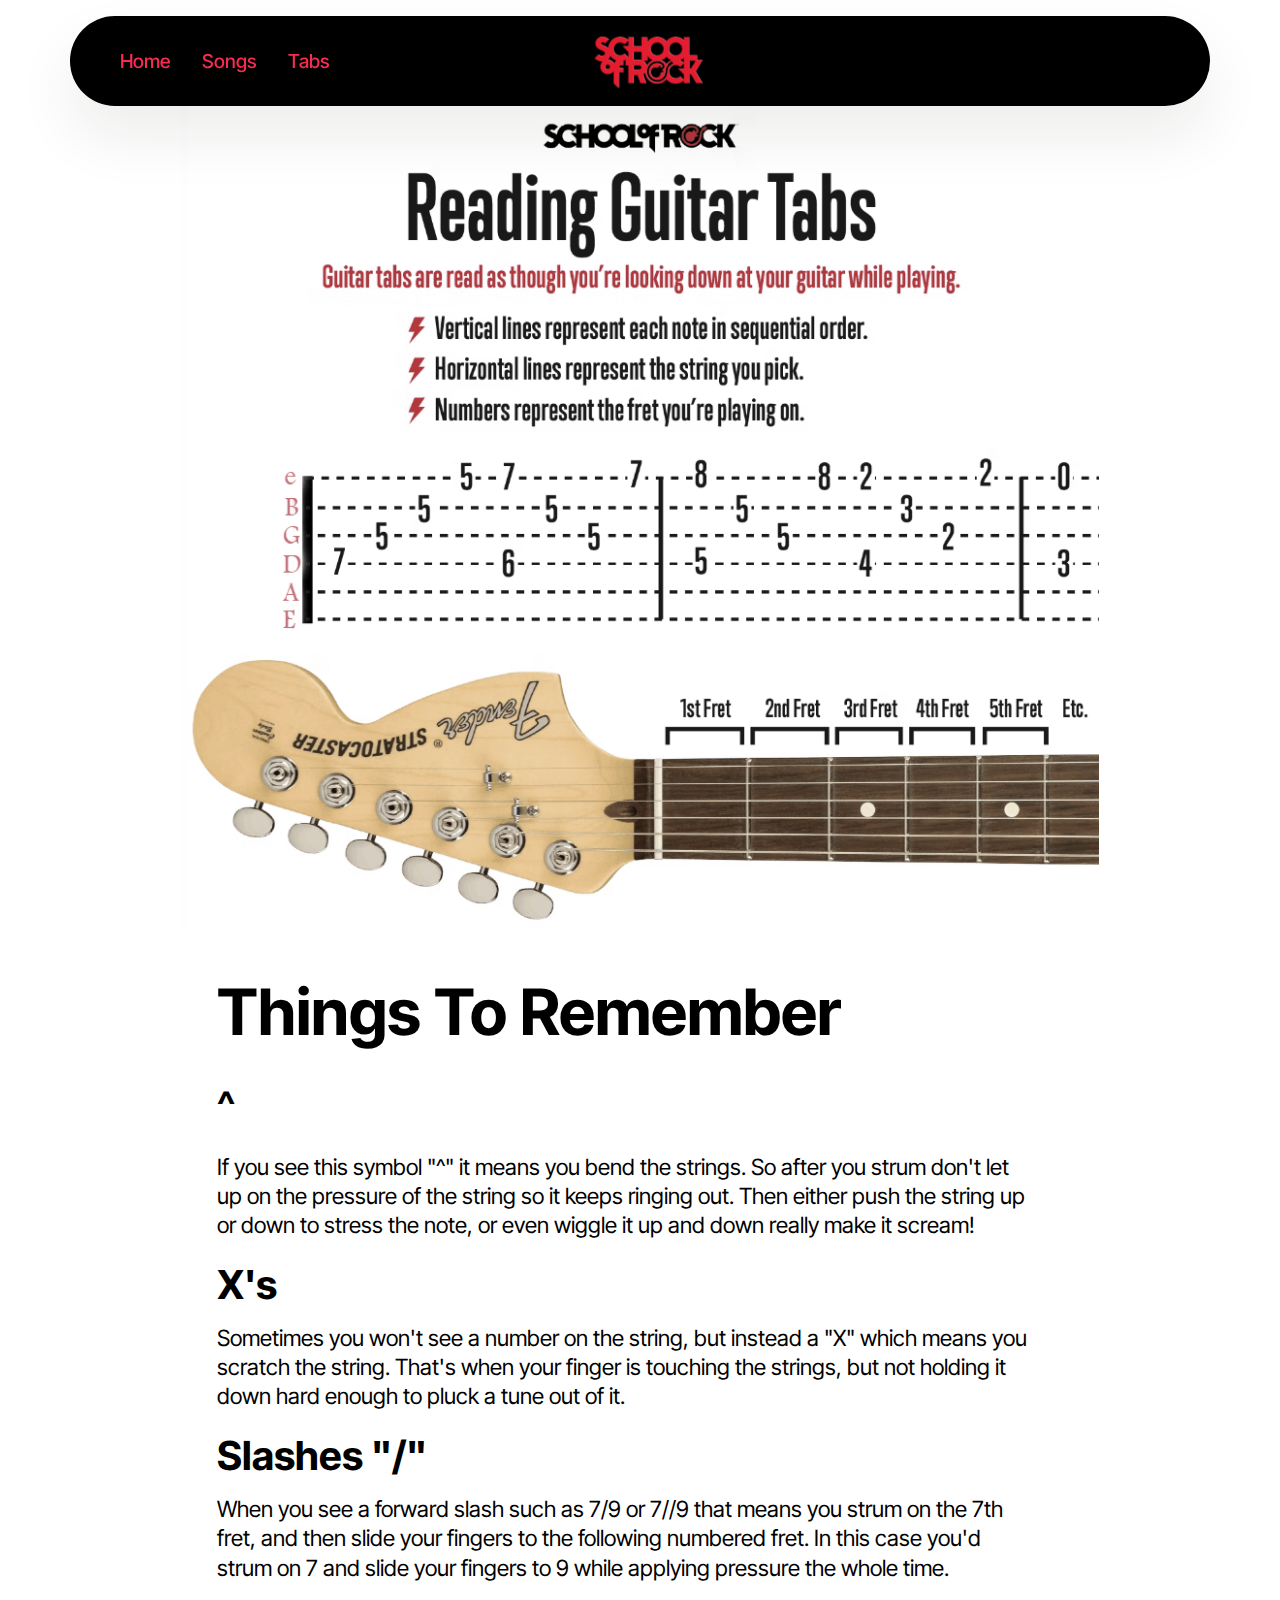
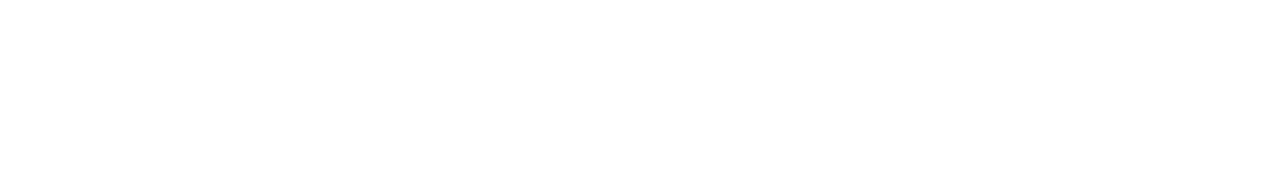
==== commit 5545e184: "Add files via upload" ====
--- a/page1.html
+++ b/page1.html
@@ -34,7 +34,7 @@
 		<div class="container">
 			<div class="navbar-brand">
 				<span class="navbar-logo">
-					<a href="https://mobiri.se">
+					<a href="index.html">
 						<img src="assets/images/download-222x106.png" alt="Mobirise Website Builder" style="height: 3.3rem;">
 					</a>
 				</span>
@@ -50,13 +50,13 @@
 			</button>
 			<div class="collapse navbar-collapse" id="navbarSupportedContent">
 				<ul class="navbar-nav nav-dropdown nav-right" data-app-modern-menu="true"><li class="nav-item">
-						<a class="nav-link link text-black text-primary display-4" href="index.html">Home</a>
+						<a class="nav-link link text-danger display-4" href="index.html">Home</a>
 					</li>
 					<li class="nav-item">
-						<a class="nav-link link text-black show text-primary display-4" href="page3.html" aria-expanded="false">Songs</a>
+						<a class="nav-link link show text-danger display-4" href="page3.html" aria-expanded="false">Songs</a>
 					</li>
 					<li class="nav-item">
-						<a class="nav-link link text-black text-primary display-4" href="page1.html">Tabs</a>
+						<a class="nav-link link text-danger display-4" href="page1.html">Tabs</a>
 					</li></ul>
 				
 				
@@ -113,7 +113,7 @@
       </div>
     </div>
   </div>
-</section><section class="display-7" style="padding: 0;align-items: center;justify-content: center;flex-wrap: wrap;    align-content: center;display: flex;position: relative;height: 4rem;"><a href="https://mobiri.se/2551441" style="flex: 1 1;height: 4rem;position: absolute;width: 100%;z-index: 1;"><img alt="" style="height: 4rem;" src="[data-uri]"></a><p style="margin: 0;text-align: center;" class="display-7">&#8204;</p><a style="z-index:1" href="https://mobirise.com/html-builder.html">HTML Website Builder</a></section><script src="assets/bootstrap/js/bootstrap.bundle.min.js"></script>  <script src="assets/smoothscroll/smooth-scroll.js"></script>  <script src="assets/ytplayer/index.js"></script>  <script src="assets/vimeoplayer/player.js"></script>  <script src="assets/dropdown/js/navbar-dropdown.js"></script>  <script src="assets/theme/js/script.js"></script>  
+</section><section class="display-7" style="padding: 0;align-items: center;justify-content: center;flex-wrap: wrap;    align-content: center;display: flex;position: relative;height: 4rem;"><a href="https://mobiri.se/2551441" style="flex: 1 1;height: 4rem;position: absolute;width: 100%;z-index: 1;"><img alt="" style="height: 4rem;" src="[data-uri]"></a><p style="margin: 0;text-align: center;" class="display-7">&#8204;</p><a style="z-index:1" href="https://mobirise.com/html-builder.html"></a></section><script src="assets/bootstrap/js/bootstrap.bundle.min.js"></script>  <script src="assets/smoothscroll/smooth-scroll.js"></script>  <script src="assets/ytplayer/index.js"></script>  <script src="assets/vimeoplayer/player.js"></script>  <script src="assets/dropdown/js/navbar-dropdown.js"></script>  <script src="assets/theme/js/script.js"></script>  
   
   
 </body>
